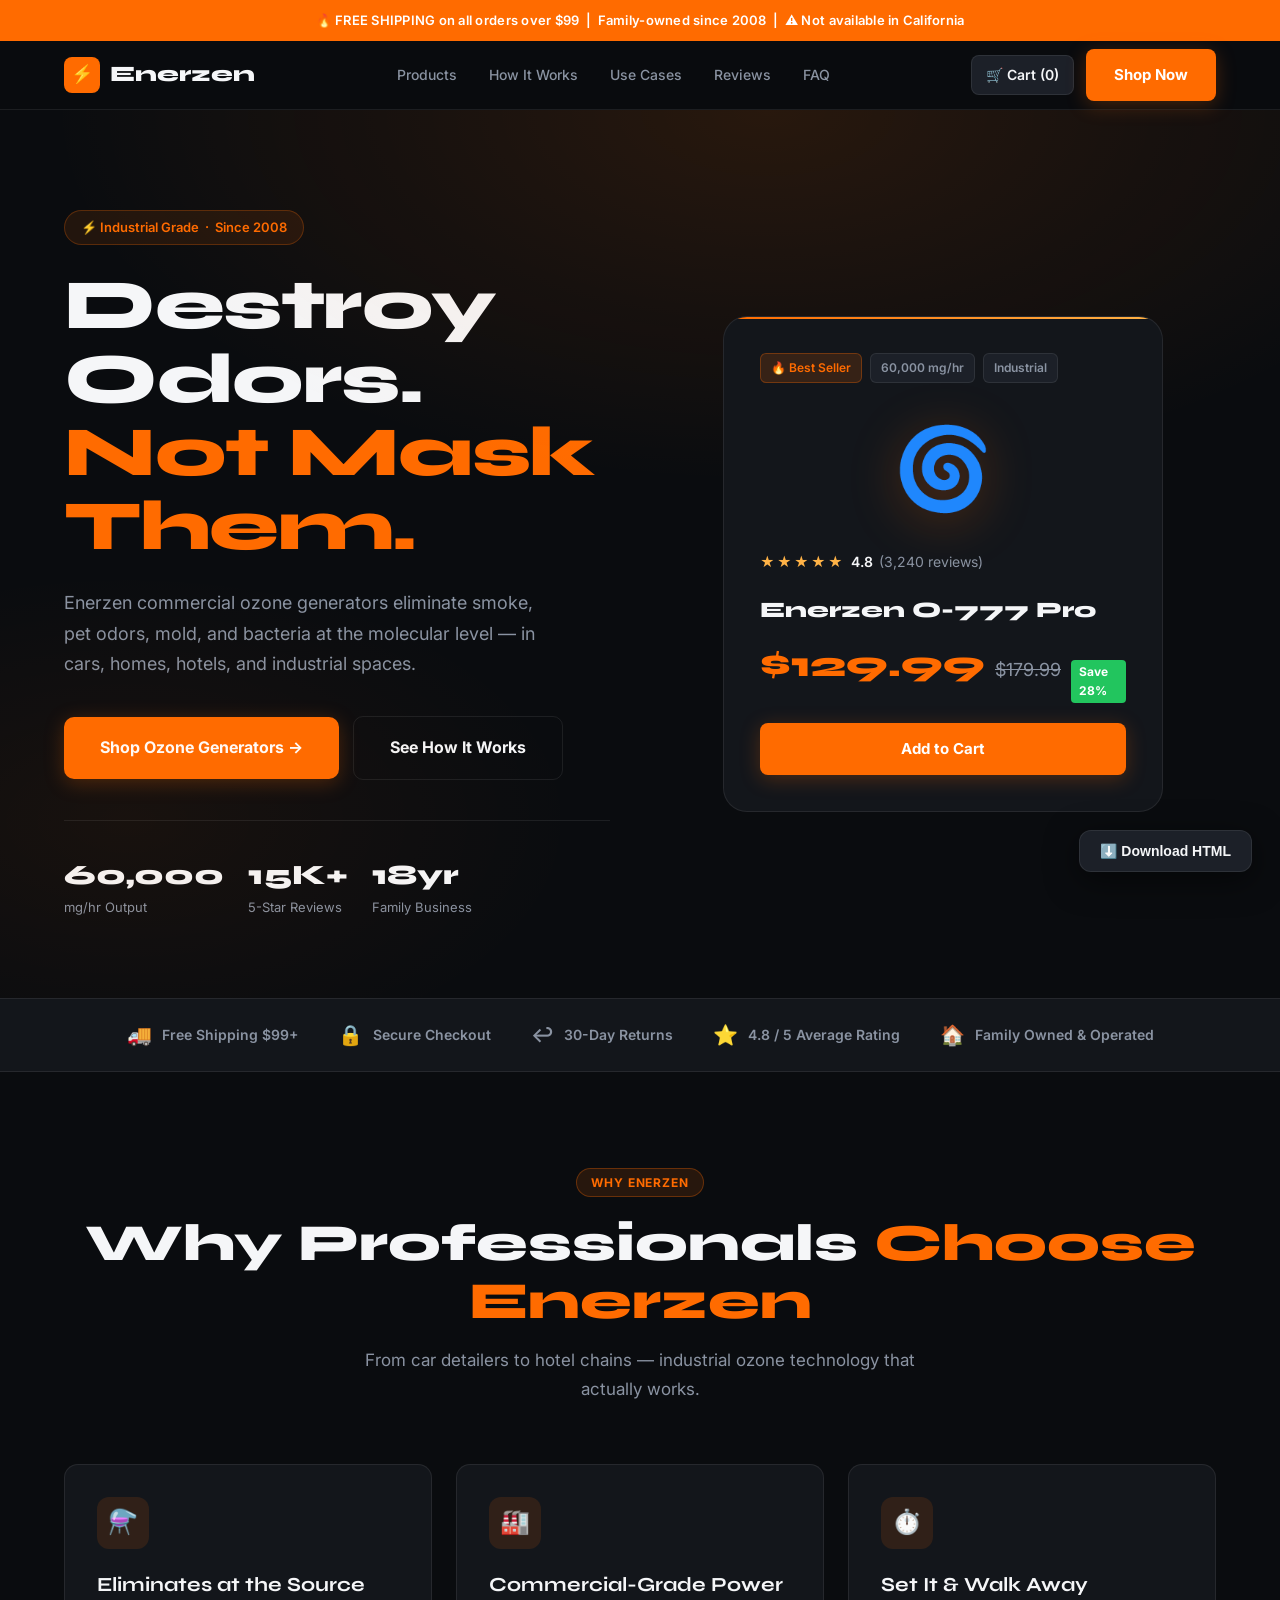
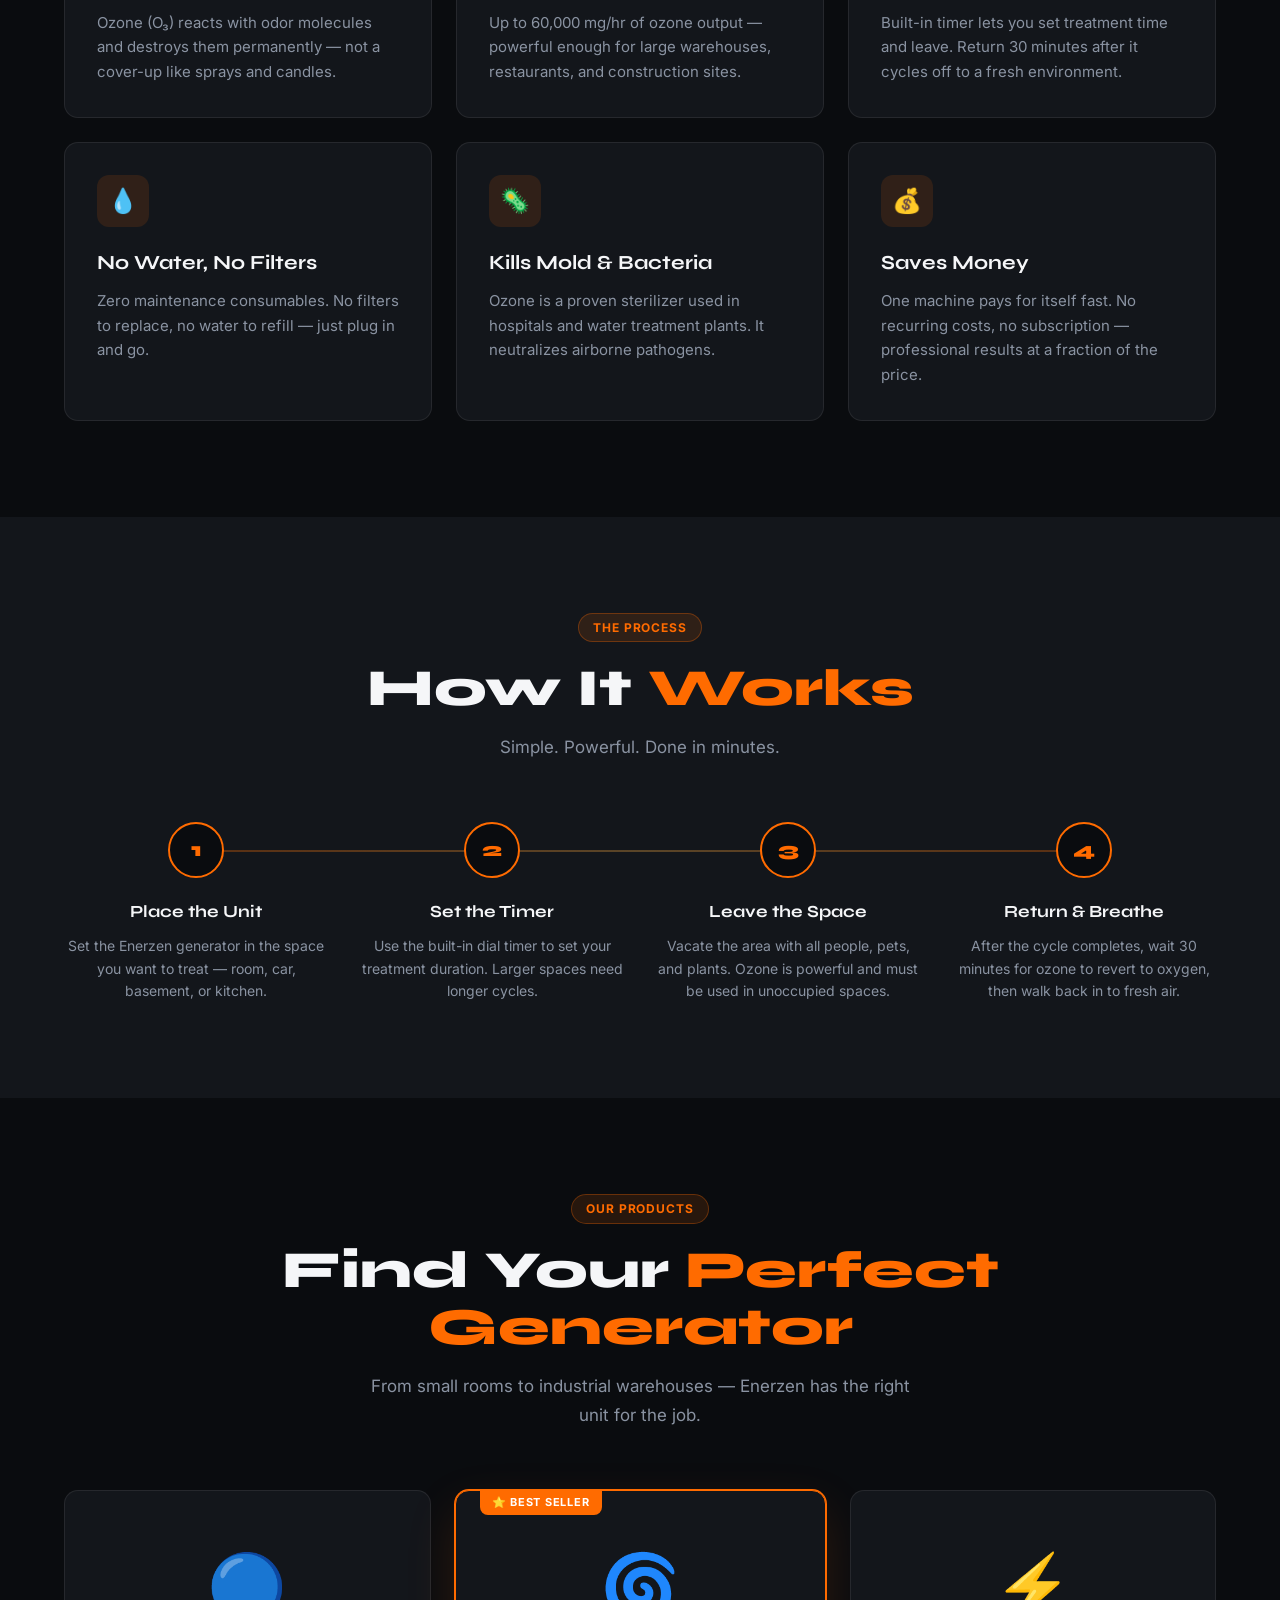
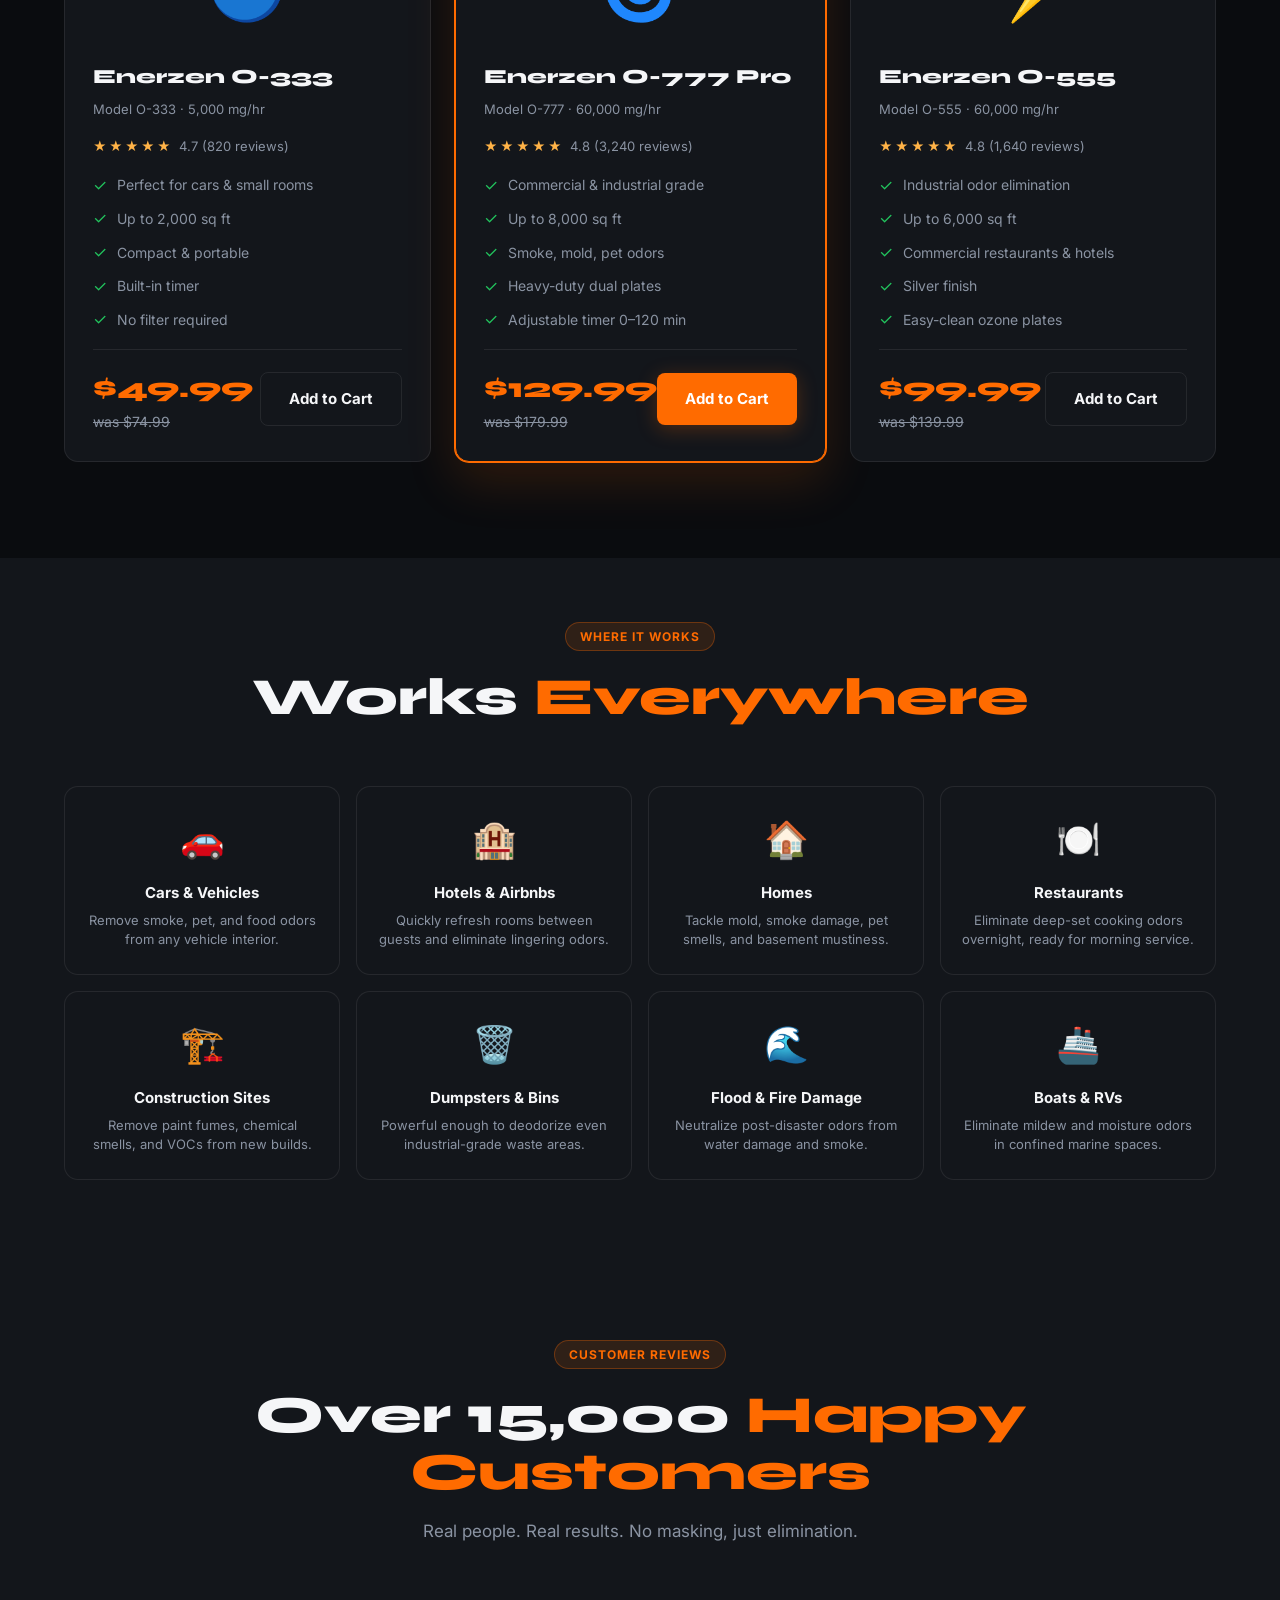
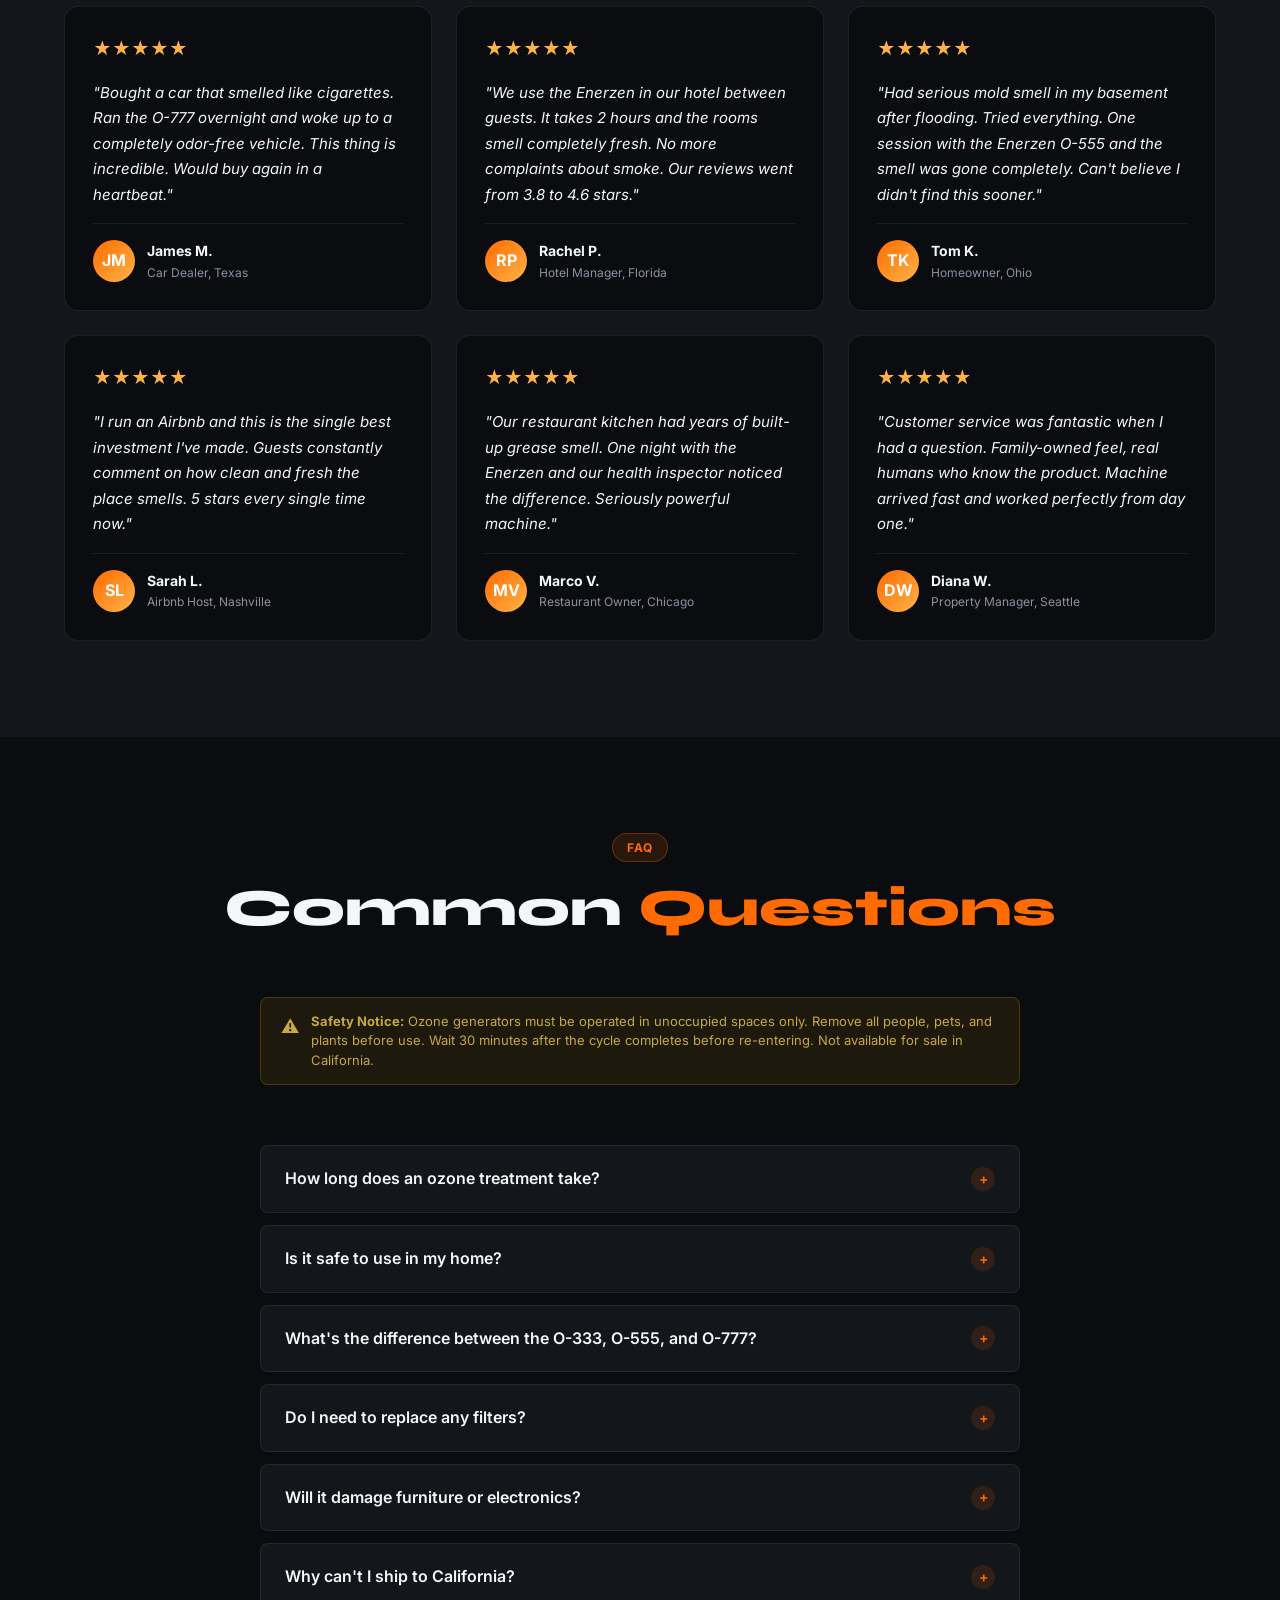
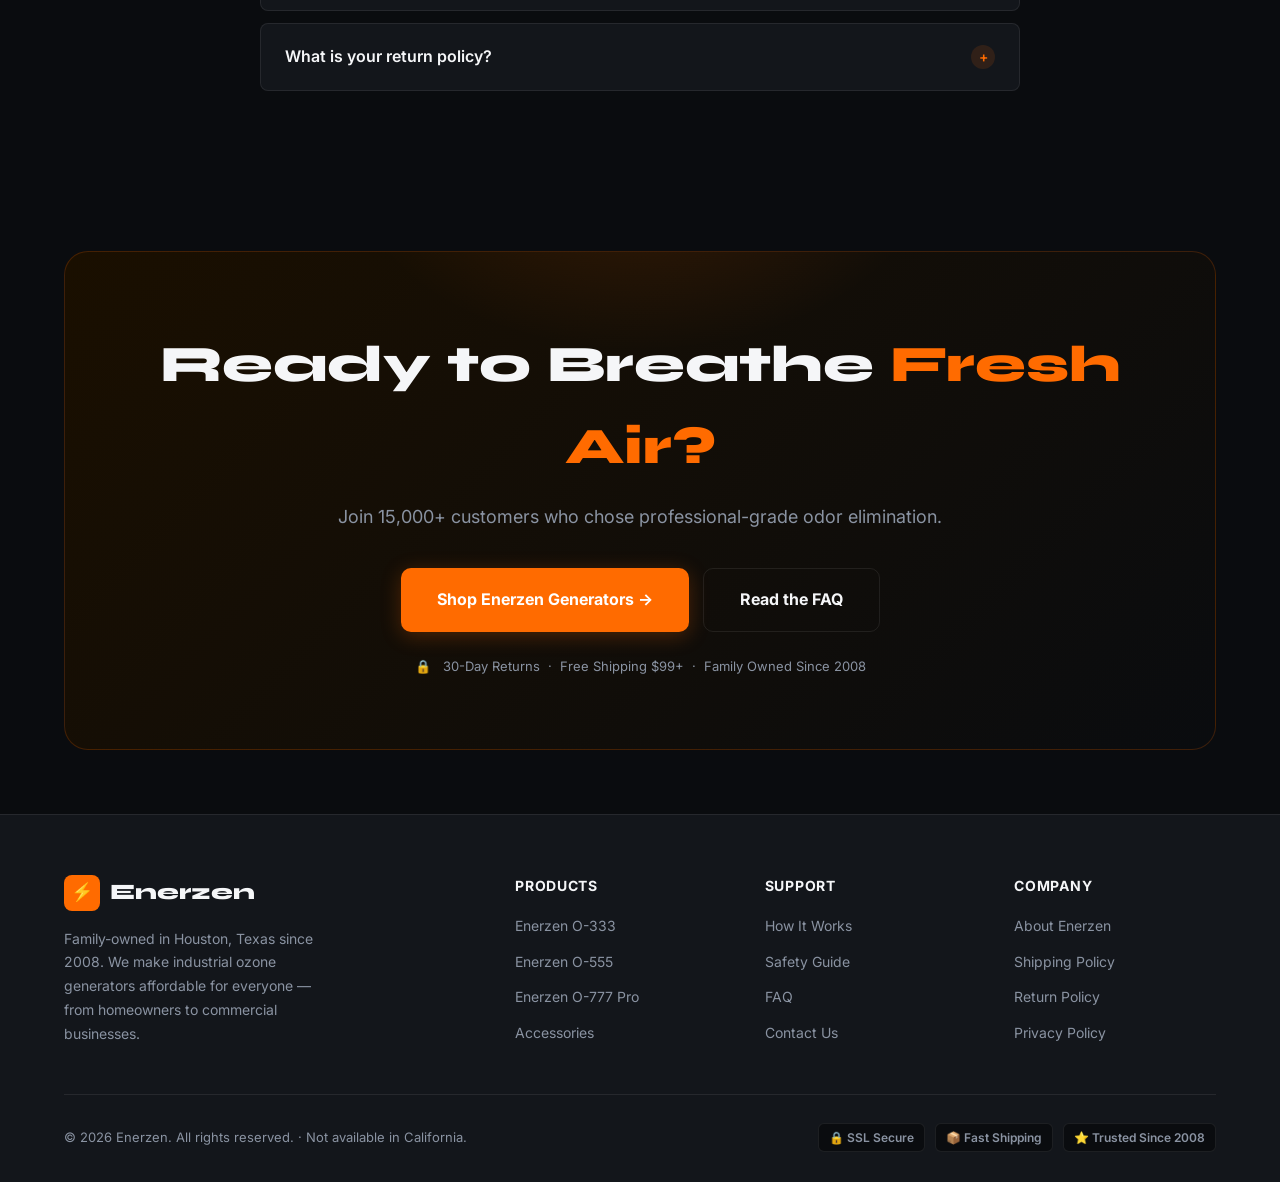
==== index.html @ 4d5728a4 "Add high-converting Enerzen website with download-as-HTML feature Full single-page marketing site fo" ====
<!DOCTYPE html>
<html lang="en">
<head>
  <meta charset="UTF-8" />
  <meta name="viewport" content="width=device-width, initial-scale=1.0" />
  <title>Enerzen | Industrial Ozone Generators & Air Purifiers</title>
  <meta name="description" content="Enerzen commercial ozone generators eliminate odors at the source. Industrial-grade air purification for homes, cars, hotels, and businesses since 2008." />

  <!-- ============================================================
       GOOGLE FONTS — change the font pair here
       ============================================================ -->
  <link rel="preconnect" href="https://fonts.googleapis.com" />
  <link rel="preconnect" href="https://fonts.gstatic.com" crossorigin />
  <link href="https://fonts.googleapis.com/css2?family=Inter:wght@400;500;600;700;800;900&family=Syne:wght@700;800&display=swap" rel="stylesheet" />

  <style>
    /* ============================================================
       CUSTOMIZATION VARIABLES — edit these to change the whole site
       ============================================================ */
    :root {
      /* Brand colors */
      --color-primary:        #FF6B00;   /* main orange */
      --color-primary-dark:   #CC5200;   /* darker shade for hover */
      --color-primary-glow:   rgba(255, 107, 0, 0.25);
      --color-accent:         #FFB347;   /* warm amber accent */
      --color-bg:             #0A0C0F;   /* page background */
      --color-surface:        #13161B;   /* card background */
      --color-surface-2:      #1C2028;   /* elevated card */
      --color-border:         rgba(255,255,255,0.08);
      --color-text:           #F5F6F8;   /* primary text */
      --color-text-muted:     #8A93A2;   /* secondary text */
      --color-success:        #22C55E;

      /* Typography */
      --font-heading:   'Syne', sans-serif;
      --font-body:      'Inter', sans-serif;

      /* Layout */
      --max-width:      1200px;
      --border-radius:  14px;
      --border-radius-sm: 8px;

      /* ---- BRAND TEXT — change these to rebrand ---- */
      --brand-name:     "Enerzen";
      --brand-tagline:  "Industrial Ozone Generators & Air Purifiers";
    }

    /* ============================================================
       RESET & BASE
       ============================================================ */
    *, *::before, *::after { box-sizing: border-box; margin: 0; padding: 0; }
    html { scroll-behavior: smooth; }
    body {
      font-family: var(--font-body);
      background: var(--color-bg);
      color: var(--color-text);
      line-height: 1.6;
      -webkit-font-smoothing: antialiased;
    }
    img { max-width: 100%; height: auto; display: block; }
    a { color: inherit; text-decoration: none; }
    ul { list-style: none; }

    /* ============================================================
       UTILITY
       ============================================================ */
    .container {
      width: 100%;
      max-width: var(--max-width);
      margin: 0 auto;
      padding: 0 24px;
    }
    .section { padding: 96px 0; }
    .section--tight { padding: 64px 0; }
    .tag {
      display: inline-flex;
      align-items: center;
      gap: 6px;
      background: rgba(255,107,0,0.12);
      color: var(--color-primary);
      border: 1px solid rgba(255,107,0,0.3);
      border-radius: 100px;
      font-size: 12px;
      font-weight: 700;
      letter-spacing: .08em;
      text-transform: uppercase;
      padding: 4px 14px;
      margin-bottom: 18px;
    }
    .section-title {
      font-family: var(--font-heading);
      font-size: clamp(32px, 5vw, 52px);
      font-weight: 800;
      line-height: 1.1;
      color: var(--color-text);
      margin-bottom: 16px;
    }
    .section-title span { color: var(--color-primary); }
    .section-subtitle {
      font-size: 17px;
      color: var(--color-text-muted);
      max-width: 560px;
      line-height: 1.7;
    }
    .section-header { text-align: center; margin-bottom: 60px; }
    .section-header .section-subtitle { margin: 0 auto; }
    .btn {
      display: inline-flex;
      align-items: center;
      gap: 8px;
      border: none;
      cursor: pointer;
      font-family: var(--font-body);
      font-weight: 700;
      font-size: 15px;
      border-radius: var(--border-radius-sm);
      padding: 14px 28px;
      transition: all .22s ease;
      text-decoration: none;
      white-space: nowrap;
    }
    .btn-primary {
      background: var(--color-primary);
      color: #fff;
      box-shadow: 0 4px 20px var(--color-primary-glow);
    }
    .btn-primary:hover {
      background: var(--color-primary-dark);
      transform: translateY(-2px);
      box-shadow: 0 8px 30px var(--color-primary-glow);
    }
    .btn-secondary {
      background: transparent;
      color: var(--color-text);
      border: 1px solid var(--color-border);
    }
    .btn-secondary:hover {
      border-color: var(--color-primary);
      color: var(--color-primary);
    }
    .btn-lg { padding: 18px 36px; font-size: 16px; border-radius: 10px; }
    .divider {
      border: none;
      border-top: 1px solid var(--color-border);
      margin: 0;
    }

    /* ============================================================
       ANNOUNCEMENT BAR
       ============================================================ */
    .announcement-bar {
      background: var(--color-primary);
      color: #fff;
      text-align: center;
      padding: 10px 24px;
      font-size: 13px;
      font-weight: 600;
      letter-spacing: .02em;
    }
    /* CUSTOMIZE: Change the announcement text in the HTML below */

    /* ============================================================
       NAVBAR
       ============================================================ */
    .navbar {
      position: sticky;
      top: 0;
      z-index: 100;
      background: rgba(10,12,15,0.85);
      backdrop-filter: blur(16px);
      -webkit-backdrop-filter: blur(16px);
      border-bottom: 1px solid var(--color-border);
    }
    .navbar__inner {
      display: flex;
      align-items: center;
      justify-content: space-between;
      height: 68px;
      gap: 24px;
    }
    .navbar__logo {
      display: flex;
      align-items: center;
      gap: 10px;
      font-family: var(--font-heading);
      font-size: 22px;
      font-weight: 800;
      color: var(--color-text);
    }
    .navbar__logo-icon {
      width: 36px;
      height: 36px;
      background: var(--color-primary);
      border-radius: 8px;
      display: flex;
      align-items: center;
      justify-content: center;
      font-size: 18px;
    }
    .navbar__nav {
      display: flex;
      align-items: center;
      gap: 32px;
    }
    .navbar__nav a {
      font-size: 14px;
      font-weight: 500;
      color: var(--color-text-muted);
      transition: color .2s;
    }
    .navbar__nav a:hover { color: var(--color-text); }
    .navbar__actions { display: flex; align-items: center; gap: 12px; }
    .nav-cart {
      display: flex;
      align-items: center;
      gap: 6px;
      background: var(--color-surface-2);
      border: 1px solid var(--color-border);
      border-radius: 8px;
      padding: 8px 14px;
      font-size: 14px;
      font-weight: 600;
      cursor: pointer;
      transition: all .2s;
    }
    .nav-cart:hover { border-color: var(--color-primary); color: var(--color-primary); }
    .hamburger {
      display: none;
      flex-direction: column;
      gap: 5px;
      cursor: pointer;
      background: none;
      border: none;
      padding: 4px;
    }
    .hamburger span {
      display: block;
      width: 24px;
      height: 2px;
      background: var(--color-text);
      border-radius: 2px;
      transition: all .3s;
    }

    /* ============================================================
       HERO
       ============================================================ */
    .hero {
      position: relative;
      padding: 100px 0 80px;
      overflow: hidden;
    }
    .hero__bg {
      position: absolute;
      inset: 0;
      background:
        radial-gradient(ellipse 80% 60% at 60% 0%, rgba(255,107,0,0.12) 0%, transparent 70%),
        radial-gradient(ellipse 50% 40% at 10% 80%, rgba(255,107,0,0.06) 0%, transparent 70%);
      pointer-events: none;
    }
    .hero__grid {
      display: grid;
      grid-template-columns: 1fr 1fr;
      gap: 60px;
      align-items: center;
    }
    .hero__badge {
      display: inline-flex;
      align-items: center;
      gap: 8px;
      background: rgba(255,107,0,0.1);
      border: 1px solid rgba(255,107,0,0.25);
      border-radius: 100px;
      padding: 6px 16px;
      font-size: 13px;
      font-weight: 600;
      color: var(--color-primary);
      margin-bottom: 24px;
    }
    /* CUSTOMIZE: Edit the hero headline in the HTML */
    .hero__title {
      font-family: var(--font-heading);
      font-size: clamp(40px, 5.5vw, 72px);
      font-weight: 800;
      line-height: 1.05;
      margin-bottom: 24px;
      letter-spacing: -.02em;
    }
    .hero__title .highlight { color: var(--color-primary); }
    .hero__desc {
      font-size: 18px;
      color: var(--color-text-muted);
      line-height: 1.7;
      max-width: 480px;
      margin-bottom: 36px;
    }
    .hero__actions { display: flex; gap: 14px; flex-wrap: wrap; align-items: center; }
    .hero__trust {
      display: flex;
      gap: 24px;
      margin-top: 40px;
      padding-top: 32px;
      border-top: 1px solid var(--color-border);
      flex-wrap: wrap;
    }
    .hero__trust-item {
      display: flex;
      flex-direction: column;
    }
    .hero__trust-num {
      font-family: var(--font-heading);
      font-size: 28px;
      font-weight: 800;
      color: var(--color-text);
    }
    .hero__trust-label {
      font-size: 13px;
      color: var(--color-text-muted);
    }
    .hero__visual {
      position: relative;
      display: flex;
      align-items: center;
      justify-content: center;
    }
    .hero__product-card {
      background: var(--color-surface);
      border: 1px solid var(--color-border);
      border-radius: 24px;
      padding: 36px;
      width: 100%;
      max-width: 440px;
      position: relative;
      overflow: hidden;
    }
    .hero__product-card::before {
      content: '';
      position: absolute;
      top: -1px; left: -1px; right: -1px;
      height: 3px;
      background: linear-gradient(90deg, var(--color-primary), var(--color-accent));
      border-radius: 24px 24px 0 0;
    }
    .product-emoji {
      font-size: 80px;
      text-align: center;
      margin-bottom: 20px;
      filter: drop-shadow(0 8px 24px rgba(255,107,0,0.3));
    }
    .product-badge-row {
      display: flex;
      gap: 8px;
      flex-wrap: wrap;
      margin-bottom: 20px;
    }
    .product-badge {
      background: var(--color-surface-2);
      border: 1px solid var(--color-border);
      border-radius: 6px;
      padding: 4px 10px;
      font-size: 12px;
      font-weight: 600;
      color: var(--color-text-muted);
    }
    .product-badge.hot {
      background: rgba(255,107,0,0.15);
      border-color: rgba(255,107,0,0.3);
      color: var(--color-primary);
    }
    .hero__product-name {
      font-family: var(--font-heading);
      font-size: 22px;
      font-weight: 800;
      margin-bottom: 8px;
    }
    .hero__product-price {
      display: flex;
      align-items: baseline;
      gap: 10px;
      margin-bottom: 20px;
    }
    .price-current {
      font-size: 36px;
      font-weight: 800;
      color: var(--color-primary);
      font-family: var(--font-heading);
    }
    .price-was {
      font-size: 18px;
      color: var(--color-text-muted);
      text-decoration: line-through;
    }
    .price-save {
      background: var(--color-success);
      color: #fff;
      font-size: 12px;
      font-weight: 700;
      padding: 2px 8px;
      border-radius: 4px;
    }
    .hero__stars {
      display: flex;
      align-items: center;
      gap: 6px;
      margin-bottom: 20px;
      font-size: 14px;
      color: var(--color-text-muted);
    }
    .stars { color: #FFB347; letter-spacing: 2px; }
    .rating-count { font-weight: 600; color: var(--color-text); }

    /* ============================================================
       SOCIAL PROOF STRIP
       ============================================================ */
    .proof-strip {
      background: var(--color-surface);
      border-top: 1px solid var(--color-border);
      border-bottom: 1px solid var(--color-border);
      padding: 20px 0;
    }
    .proof-strip__inner {
      display: flex;
      align-items: center;
      justify-content: center;
      gap: 40px;
      flex-wrap: wrap;
    }
    .proof-item {
      display: flex;
      align-items: center;
      gap: 10px;
      font-size: 14px;
      font-weight: 600;
      color: var(--color-text-muted);
    }
    .proof-item .icon {
      font-size: 20px;
    }

    /* ============================================================
       BENEFITS
       ============================================================ */
    .benefits__grid {
      display: grid;
      grid-template-columns: repeat(3, 1fr);
      gap: 24px;
    }
    .benefit-card {
      background: var(--color-surface);
      border: 1px solid var(--color-border);
      border-radius: var(--border-radius);
      padding: 32px;
      transition: border-color .25s, transform .25s;
    }
    .benefit-card:hover {
      border-color: rgba(255,107,0,0.4);
      transform: translateY(-4px);
    }
    .benefit-icon {
      width: 52px;
      height: 52px;
      background: rgba(255,107,0,0.12);
      border-radius: 12px;
      display: flex;
      align-items: center;
      justify-content: center;
      font-size: 24px;
      margin-bottom: 20px;
    }
    .benefit-card h3 {
      font-family: var(--font-heading);
      font-size: 20px;
      font-weight: 700;
      margin-bottom: 10px;
    }
    .benefit-card p {
      font-size: 15px;
      color: var(--color-text-muted);
      line-height: 1.65;
    }

    /* ============================================================
       HOW IT WORKS
       ============================================================ */
    .how-it-works { background: var(--color-surface); }
    .steps {
      display: grid;
      grid-template-columns: repeat(4, 1fr);
      gap: 32px;
      position: relative;
    }
    .steps::before {
      content: '';
      position: absolute;
      top: 28px;
      left: 12%;
      right: 12%;
      height: 2px;
      background: linear-gradient(90deg, var(--color-primary), var(--color-accent), var(--color-primary));
      opacity: .3;
    }
    .step {
      text-align: center;
      position: relative;
    }
    .step__num {
      width: 56px;
      height: 56px;
      background: var(--color-bg);
      border: 2px solid var(--color-primary);
      border-radius: 50%;
      display: flex;
      align-items: center;
      justify-content: center;
      font-family: var(--font-heading);
      font-size: 20px;
      font-weight: 800;
      color: var(--color-primary);
      margin: 0 auto 20px;
      position: relative;
      z-index: 1;
    }
    .step h3 {
      font-family: var(--font-heading);
      font-size: 17px;
      font-weight: 700;
      margin-bottom: 10px;
    }
    .step p {
      font-size: 14px;
      color: var(--color-text-muted);
      line-height: 1.6;
    }

    /* ============================================================
       PRODUCTS
       ============================================================ */
    .products__grid {
      display: grid;
      grid-template-columns: repeat(3, 1fr);
      gap: 24px;
    }
    .product-card {
      background: var(--color-surface);
      border: 1px solid var(--color-border);
      border-radius: var(--border-radius);
      padding: 28px;
      display: flex;
      flex-direction: column;
      gap: 16px;
      transition: border-color .25s, transform .25s, box-shadow .25s;
      position: relative;
    }
    .product-card:hover {
      border-color: rgba(255,107,0,0.5);
      transform: translateY(-6px);
      box-shadow: 0 20px 60px rgba(0,0,0,0.4);
    }
    .product-card--featured {
      border-color: var(--color-primary);
      box-shadow: 0 0 0 1px var(--color-primary), 0 20px 50px rgba(255,107,0,0.15);
    }
    .product-card__best-seller {
      position: absolute;
      top: -1px;
      left: 24px;
      background: var(--color-primary);
      color: #fff;
      font-size: 11px;
      font-weight: 700;
      letter-spacing: .07em;
      text-transform: uppercase;
      padding: 4px 12px;
      border-radius: 0 0 8px 8px;
    }
    .product-card__emoji {
      font-size: 64px;
      text-align: center;
      padding: 16px 0 8px;
    }
    .product-card__name {
      font-family: var(--font-heading);
      font-size: 20px;
      font-weight: 800;
    }
    .product-card__model {
      font-size: 13px;
      color: var(--color-text-muted);
      margin-top: -10px;
    }
    .product-card__rating {
      display: flex;
      align-items: center;
      gap: 6px;
      font-size: 13px;
      color: var(--color-text-muted);
    }
    .product-card__features {
      display: flex;
      flex-direction: column;
      gap: 8px;
    }
    .feature-row {
      display: flex;
      align-items: center;
      gap: 10px;
      font-size: 14px;
      color: var(--color-text-muted);
    }
    .feature-row .check {
      color: var(--color-success);
      font-size: 16px;
      flex-shrink: 0;
    }
    .product-card__footer {
      margin-top: auto;
      display: flex;
      align-items: center;
      justify-content: space-between;
      padding-top: 16px;
      border-top: 1px solid var(--color-border);
    }
    .product-card__price {
      font-family: var(--font-heading);
      font-size: 28px;
      font-weight: 800;
      color: var(--color-primary);
    }
    .product-card__was {
      font-size: 14px;
      color: var(--color-text-muted);
      text-decoration: line-through;
    }

    /* ============================================================
       USE CASES
       ============================================================ */
    .use-cases__grid {
      display: grid;
      grid-template-columns: repeat(4, 1fr);
      gap: 16px;
    }
    .use-case {
      background: var(--color-surface);
      border: 1px solid var(--color-border);
      border-radius: var(--border-radius);
      padding: 24px 20px;
      text-align: center;
      transition: border-color .25s, transform .25s;
    }
    .use-case:hover {
      border-color: rgba(255,107,0,0.4);
      transform: translateY(-3px);
    }
    .use-case__icon { font-size: 36px; margin-bottom: 12px; }
    .use-case h3 {
      font-size: 15px;
      font-weight: 700;
      margin-bottom: 6px;
    }
    .use-case p {
      font-size: 13px;
      color: var(--color-text-muted);
      line-height: 1.5;
    }

    /* ============================================================
       TESTIMONIALS
       ============================================================ */
    .testimonials { background: var(--color-surface); }
    .testimonials__grid {
      display: grid;
      grid-template-columns: repeat(3, 1fr);
      gap: 24px;
    }
    .testimonial-card {
      background: var(--color-bg);
      border: 1px solid var(--color-border);
      border-radius: var(--border-radius);
      padding: 28px;
      display: flex;
      flex-direction: column;
      gap: 16px;
      transition: border-color .25s;
    }
    .testimonial-card:hover { border-color: rgba(255,107,0,0.3); }
    .testimonial-stars { color: #FFB347; font-size: 18px; }
    .testimonial-text {
      font-size: 15px;
      color: var(--color-text);
      line-height: 1.7;
      font-style: italic;
    }
    .testimonial-author {
      display: flex;
      align-items: center;
      gap: 12px;
      margin-top: auto;
      padding-top: 16px;
      border-top: 1px solid var(--color-border);
    }
    .author-avatar {
      width: 42px;
      height: 42px;
      border-radius: 50%;
      background: linear-gradient(135deg, var(--color-primary), var(--color-accent));
      display: flex;
      align-items: center;
      justify-content: center;
      font-weight: 700;
      font-size: 16px;
      color: #fff;
      flex-shrink: 0;
    }
    .author-name {
      font-weight: 700;
      font-size: 14px;
    }
    .author-title {
      font-size: 12px;
      color: var(--color-text-muted);
    }

    /* ============================================================
       FAQ
       ============================================================ */
    .faq__list {
      max-width: 760px;
      margin: 0 auto;
      display: flex;
      flex-direction: column;
      gap: 12px;
    }
    .faq-item {
      background: var(--color-surface);
      border: 1px solid var(--color-border);
      border-radius: var(--border-radius-sm);
      overflow: hidden;
    }
    .faq-question {
      display: flex;
      align-items: center;
      justify-content: space-between;
      gap: 16px;
      padding: 20px 24px;
      cursor: pointer;
      font-weight: 600;
      font-size: 16px;
      user-select: none;
      transition: color .2s;
    }
    .faq-question:hover { color: var(--color-primary); }
    .faq-icon {
      flex-shrink: 0;
      width: 24px;
      height: 24px;
      background: rgba(255,107,0,0.12);
      border-radius: 50%;
      display: flex;
      align-items: center;
      justify-content: center;
      font-size: 14px;
      color: var(--color-primary);
      transition: transform .3s;
    }
    .faq-item.open .faq-icon { transform: rotate(45deg); }
    .faq-answer {
      max-height: 0;
      overflow: hidden;
      transition: max-height .35s ease, padding .35s ease;
      font-size: 15px;
      color: var(--color-text-muted);
      line-height: 1.7;
    }
    .faq-item.open .faq-answer {
      max-height: 300px;
      padding: 0 24px 24px;
    }

    /* ============================================================
       CTA BANNER
       ============================================================ */
    .cta-banner {
      background: linear-gradient(135deg, #1a0f00 0%, #0A0C0F 100%);
      border: 1px solid rgba(255,107,0,0.2);
      border-radius: 24px;
      padding: 72px 60px;
      text-align: center;
      position: relative;
      overflow: hidden;
    }
    .cta-banner::before {
      content: '';
      position: absolute;
      top: -60%;
      left: 50%;
      transform: translateX(-50%);
      width: 600px;
      height: 400px;
      background: radial-gradient(ellipse, rgba(255,107,0,0.15) 0%, transparent 70%);
      pointer-events: none;
    }
    .cta-banner h2 {
      font-family: var(--font-heading);
      font-size: clamp(32px, 4vw, 52px);
      font-weight: 800;
      margin-bottom: 16px;
      position: relative;
    }
    .cta-banner p {
      font-size: 18px;
      color: var(--color-text-muted);
      margin-bottom: 36px;
      position: relative;
    }
    .cta-banner__actions {
      display: flex;
      gap: 14px;
      justify-content: center;
      flex-wrap: wrap;
      position: relative;
    }
    .cta-guarantee {
      margin-top: 24px;
      font-size: 13px;
      color: var(--color-text-muted);
      display: flex;
      align-items: center;
      justify-content: center;
      gap: 6px;
    }

    /* ============================================================
       FOOTER
       ============================================================ */
    .footer {
      background: var(--color-surface);
      border-top: 1px solid var(--color-border);
      padding: 60px 0 30px;
    }
    .footer__grid {
      display: grid;
      grid-template-columns: 2fr 1fr 1fr 1fr;
      gap: 48px;
      margin-bottom: 48px;
    }
    .footer__brand p {
      font-size: 14px;
      color: var(--color-text-muted);
      margin-top: 16px;
      line-height: 1.7;
      max-width: 280px;
    }
    .footer__col h4 {
      font-weight: 700;
      font-size: 14px;
      letter-spacing: .05em;
      text-transform: uppercase;
      color: var(--color-text);
      margin-bottom: 16px;
    }
    .footer__col ul {
      display: flex;
      flex-direction: column;
      gap: 10px;
    }
    .footer__col ul li a {
      font-size: 14px;
      color: var(--color-text-muted);
      transition: color .2s;
    }
    .footer__col ul li a:hover { color: var(--color-primary); }
    .footer__bottom {
      padding-top: 28px;
      border-top: 1px solid var(--color-border);
      display: flex;
      align-items: center;
      justify-content: space-between;
      font-size: 13px;
      color: var(--color-text-muted);
      flex-wrap: wrap;
      gap: 12px;
    }
    .footer__badges {
      display: flex;
      gap: 10px;
      flex-wrap: wrap;
    }
    .footer__badge {
      background: var(--color-bg);
      border: 1px solid var(--color-border);
      border-radius: 6px;
      padding: 4px 10px;
      font-size: 12px;
      font-weight: 600;
      color: var(--color-text-muted);
    }

    /* ============================================================
       WARNING BAR
       ============================================================ */
    .warning-bar {
      background: rgba(255,180,0,0.08);
      border: 1px solid rgba(255,180,0,0.2);
      border-radius: var(--border-radius-sm);
      padding: 14px 20px;
      display: flex;
      align-items: flex-start;
      gap: 12px;
      font-size: 13px;
      color: #c8a840;
      line-height: 1.5;
      max-width: 760px;
      margin: 0 auto 60px;
    }
    .warning-bar .warn-icon { font-size: 18px; flex-shrink: 0; margin-top: 1px; }

    /* ============================================================
       DOWNLOAD BUTTON (floating)
       ============================================================ */
    .download-fab {
      position: fixed;
      bottom: 28px;
      right: 28px;
      z-index: 999;
      background: var(--color-surface-2);
      border: 1px solid var(--color-border);
      border-radius: 12px;
      padding: 12px 20px;
      display: flex;
      align-items: center;
      gap: 8px;
      font-size: 14px;
      font-weight: 700;
      color: var(--color-text);
      cursor: pointer;
      box-shadow: 0 8px 32px rgba(0,0,0,0.5);
      transition: all .2s;
    }
    .download-fab:hover {
      background: var(--color-primary);
      border-color: var(--color-primary);
      transform: translateY(-2px);
      box-shadow: 0 12px 40px rgba(255,107,0,0.3);
    }

    /* ============================================================
       RESPONSIVE
       ============================================================ */
    @media (max-width: 1024px) {
      .products__grid { grid-template-columns: repeat(2, 1fr); }
      .benefits__grid { grid-template-columns: repeat(2, 1fr); }
      .testimonials__grid { grid-template-columns: repeat(2, 1fr); }
      .use-cases__grid { grid-template-columns: repeat(2, 1fr); }
      .footer__grid { grid-template-columns: 1fr 1fr; }
      .steps { grid-template-columns: repeat(2, 1fr); }
      .steps::before { display: none; }
    }
    @media (max-width: 768px) {
      .hero__grid { grid-template-columns: 1fr; }
      .hero__visual { display: none; }
      .products__grid { grid-template-columns: 1fr; }
      .benefits__grid { grid-template-columns: 1fr; }
      .testimonials__grid { grid-template-columns: 1fr; }
      .use-cases__grid { grid-template-columns: repeat(2, 1fr); }
      .footer__grid { grid-template-columns: 1fr; }
      .steps { grid-template-columns: 1fr; }
      .navbar__nav { display: none; }
      .hamburger { display: flex; }
      .cta-banner { padding: 48px 24px; }
      .proof-strip__inner { gap: 20px; }
      .section { padding: 64px 0; }
    }
    @media (max-width: 480px) {
      .use-cases__grid { grid-template-columns: 1fr; }
      .download-fab { bottom: 16px; right: 16px; padding: 10px 16px; font-size: 13px; }
    }
  </style>
</head>
<body>

  <!-- ============================================================
       ANNOUNCEMENT BAR — CUSTOMIZE: change the promo text here
       ============================================================ -->
  <div class="announcement-bar">
    🔥 FREE SHIPPING on all orders over $99 &nbsp;|&nbsp; Family-owned since 2008 &nbsp;|&nbsp; ⚠️ Not available in California
  </div>

  <!-- ============================================================
       NAVBAR — CUSTOMIZE: update links and brand name
       ============================================================ -->
  <nav class="navbar">
    <div class="container">
      <div class="navbar__inner">
        <a href="#" class="navbar__logo">
          <div class="navbar__logo-icon">⚡</div>
          Enerzen
        </a>
        <div class="navbar__nav">
          <a href="#products">Products</a>
          <a href="#how-it-works">How It Works</a>
          <a href="#uses">Use Cases</a>
          <a href="#reviews">Reviews</a>
          <a href="#faq">FAQ</a>
        </div>
        <div class="navbar__actions">
          <div class="nav-cart">🛒 Cart (0)</div>
          <a href="#products" class="btn btn-primary">Shop Now</a>
          <button class="hamburger" aria-label="Menu">
            <span></span><span></span><span></span>
          </button>
        </div>
      </div>
    </div>
  </nav>

  <!-- ============================================================
       HERO — CUSTOMIZE: headline, subheadline, CTA text, product info
       ============================================================ -->
  <section class="hero">
    <div class="hero__bg"></div>
    <div class="container">
      <div class="hero__grid">
        <div class="hero__content">
          <div class="hero__badge">
            ⚡ Industrial Grade &nbsp;·&nbsp; Since 2008
          </div>
          <h1 class="hero__title">
            Destroy Odors.<br />
            <span class="highlight">Not Mask Them.</span>
          </h1>
          <p class="hero__desc">
            Enerzen commercial ozone generators eliminate smoke, pet odors, mold, and
            bacteria at the molecular level — in cars, homes, hotels, and industrial spaces.
          </p>
          <div class="hero__actions">
            <a href="#products" class="btn btn-primary btn-lg">Shop Ozone Generators →</a>
            <a href="#how-it-works" class="btn btn-secondary btn-lg">See How It Works</a>
          </div>
          <div class="hero__trust">
            <div class="hero__trust-item">
              <span class="hero__trust-num">60,000</span>
              <span class="hero__trust-label">mg/hr Output</span>
            </div>
            <div class="hero__trust-item">
              <span class="hero__trust-num">15K+</span>
              <span class="hero__trust-label">5-Star Reviews</span>
            </div>
            <div class="hero__trust-item">
              <span class="hero__trust-num">18yr</span>
              <span class="hero__trust-label">Family Business</span>
            </div>
          </div>
        </div>

        <!-- Hero Product Preview Card -->
        <div class="hero__visual">
          <div class="hero__product-card">
            <div class="product-badge-row">
              <span class="product-badge hot">🔥 Best Seller</span>
              <span class="product-badge">60,000 mg/hr</span>
              <span class="product-badge">Industrial</span>
            </div>
            <div class="product-emoji">🌀</div>
            <div class="hero__stars">
              <span class="stars">★★★★★</span>
              <span class="rating-count">4.8</span>
              <span>(3,240 reviews)</span>
            </div>
            <div class="hero__product-name">Enerzen O-777 Pro</div>
            <div class="hero__product-price">
              <span class="price-current">$129.99</span>
              <span class="price-was">$179.99</span>
              <span class="price-save">Save 28%</span>
            </div>
            <a href="#products" class="btn btn-primary" style="width:100%;justify-content:center;">
              Add to Cart
            </a>
          </div>
        </div>
      </div>
    </div>
  </section>

  <!-- Social Proof Strip -->
  <div class="proof-strip">
    <div class="container">
      <div class="proof-strip__inner">
        <div class="proof-item"><span class="icon">🚚</span> Free Shipping $99+</div>
        <div class="proof-item"><span class="icon">🔒</span> Secure Checkout</div>
        <div class="proof-item"><span class="icon">↩️</span> 30-Day Returns</div>
        <div class="proof-item"><span class="icon">⭐</span> 4.8 / 5 Average Rating</div>
        <div class="proof-item"><span class="icon">🏠</span> Family Owned &amp; Operated</div>
      </div>
    </div>
  </div>

  <!-- ============================================================
       BENEFITS — CUSTOMIZE: icons, titles, descriptions
       ============================================================ -->
  <section class="section" id="benefits">
    <div class="container">
      <div class="section-header">
        <div class="tag">Why Enerzen</div>
        <h2 class="section-title">Why Professionals <span>Choose Enerzen</span></h2>
        <p class="section-subtitle">
          From car detailers to hotel chains — industrial ozone technology that actually works.
        </p>
      </div>
      <div class="benefits__grid">
        <!-- CUSTOMIZE: benefit cards -->
        <div class="benefit-card">
          <div class="benefit-icon">⚗️</div>
          <h3>Eliminates at the Source</h3>
          <p>Ozone (O₃) reacts with odor molecules and destroys them permanently — not a cover-up like sprays and candles.</p>
        </div>
        <div class="benefit-card">
          <div class="benefit-icon">🏭</div>
          <h3>Commercial-Grade Power</h3>
          <p>Up to 60,000 mg/hr of ozone output — powerful enough for large warehouses, restaurants, and construction sites.</p>
        </div>
        <div class="benefit-card">
          <div class="benefit-icon">⏱️</div>
          <h3>Set It &amp; Walk Away</h3>
          <p>Built-in timer lets you set treatment time and leave. Return 30 minutes after it cycles off to a fresh environment.</p>
        </div>
        <div class="benefit-card">
          <div class="benefit-icon">💧</div>
          <h3>No Water, No Filters</h3>
          <p>Zero maintenance consumables. No filters to replace, no water to refill — just plug in and go.</p>
        </div>
        <div class="benefit-card">
          <div class="benefit-icon">🦠</div>
          <h3>Kills Mold &amp; Bacteria</h3>
          <p>Ozone is a proven sterilizer used in hospitals and water treatment plants. It neutralizes airborne pathogens.</p>
        </div>
        <div class="benefit-card">
          <div class="benefit-icon">💰</div>
          <h3>Saves Money</h3>
          <p>One machine pays for itself fast. No recurring costs, no subscription — professional results at a fraction of the price.</p>
        </div>
      </div>
    </div>
  </section>

  <!-- ============================================================
       HOW IT WORKS — CUSTOMIZE: steps
       ============================================================ -->
  <section class="section how-it-works" id="how-it-works">
    <div class="container">
      <div class="section-header">
        <div class="tag">The Process</div>
        <h2 class="section-title">How It <span>Works</span></h2>
        <p class="section-subtitle">
          Simple. Powerful. Done in minutes.
        </p>
      </div>
      <div class="steps">
        <div class="step">
          <div class="step__num">1</div>
          <h3>Place the Unit</h3>
          <p>Set the Enerzen generator in the space you want to treat — room, car, basement, or kitchen.</p>
        </div>
        <div class="step">
          <div class="step__num">2</div>
          <h3>Set the Timer</h3>
          <p>Use the built-in dial timer to set your treatment duration. Larger spaces need longer cycles.</p>
        </div>
        <div class="step">
          <div class="step__num">3</div>
          <h3>Leave the Space</h3>
          <p>Vacate the area with all people, pets, and plants. Ozone is powerful and must be used in unoccupied spaces.</p>
        </div>
        <div class="step">
          <div class="step__num">4</div>
          <h3>Return &amp; Breathe</h3>
          <p>After the cycle completes, wait 30 minutes for ozone to revert to oxygen, then walk back in to fresh air.</p>
        </div>
      </div>
    </div>
  </section>

  <!-- ============================================================
       PRODUCTS — CUSTOMIZE: product names, models, prices, features
       ============================================================ -->
  <section class="section" id="products">
    <div class="container">
      <div class="section-header">
        <div class="tag">Our Products</div>
        <h2 class="section-title">Find Your <span>Perfect Generator</span></h2>
        <p class="section-subtitle">
          From small rooms to industrial warehouses — Enerzen has the right unit for the job.
        </p>
      </div>
      <div class="products__grid">

        <!-- PRODUCT CARD 1 — CUSTOMIZE -->
        <div class="product-card">
          <div class="product-card__emoji">🔵</div>
          <div class="product-card__name">Enerzen O-333</div>
          <div class="product-card__model">Model O-333 · 5,000 mg/hr</div>
          <div class="product-card__rating">
            <span class="stars">★★★★★</span>
            <span>4.7 (820 reviews)</span>
          </div>
          <div class="product-card__features">
            <div class="feature-row"><span class="check">✓</span> Perfect for cars &amp; small rooms</div>
            <div class="feature-row"><span class="check">✓</span> Up to 2,000 sq ft</div>
            <div class="feature-row"><span class="check">✓</span> Compact &amp; portable</div>
            <div class="feature-row"><span class="check">✓</span> Built-in timer</div>
            <div class="feature-row"><span class="check">✓</span> No filter required</div>
          </div>
          <div class="product-card__footer">
            <div>
              <div class="product-card__price">$49.99</div>
              <div class="product-card__was">was $74.99</div>
            </div>
            <a href="#" class="btn btn-secondary">Add to Cart</a>
          </div>
        </div>

        <!-- PRODUCT CARD 2 — FEATURED — CUSTOMIZE -->
        <div class="product-card product-card--featured">
          <div class="product-card__best-seller">⭐ Best Seller</div>
          <div class="product-card__emoji">🌀</div>
          <div class="product-card__name">Enerzen O-777 Pro</div>
          <div class="product-card__model">Model O-777 · 60,000 mg/hr</div>
          <div class="product-card__rating">
            <span class="stars">★★★★★</span>
            <span>4.8 (3,240 reviews)</span>
          </div>
          <div class="product-card__features">
            <div class="feature-row"><span class="check">✓</span> Commercial &amp; industrial grade</div>
            <div class="feature-row"><span class="check">✓</span> Up to 8,000 sq ft</div>
            <div class="feature-row"><span class="check">✓</span> Smoke, mold, pet odors</div>
            <div class="feature-row"><span class="check">✓</span> Heavy-duty dual plates</div>
            <div class="feature-row"><span class="check">✓</span> Adjustable timer 0–120 min</div>
          </div>
          <div class="product-card__footer">
            <div>
              <div class="product-card__price">$129.99</div>
              <div class="product-card__was">was $179.99</div>
            </div>
            <a href="#" class="btn btn-primary">Add to Cart</a>
          </div>
        </div>

        <!-- PRODUCT CARD 3 — CUSTOMIZE -->
        <div class="product-card">
          <div class="product-card__emoji">⚡</div>
          <div class="product-card__name">Enerzen O-555</div>
          <div class="product-card__model">Model O-555 · 60,000 mg/hr</div>
          <div class="product-card__rating">
            <span class="stars">★★★★★</span>
            <span>4.8 (1,640 reviews)</span>
          </div>
          <div class="product-card__features">
            <div class="feature-row"><span class="check">✓</span> Industrial odor elimination</div>
            <div class="feature-row"><span class="check">✓</span> Up to 6,000 sq ft</div>
            <div class="feature-row"><span class="check">✓</span> Commercial restaurants &amp; hotels</div>
            <div class="feature-row"><span class="check">✓</span> Silver finish</div>
            <div class="feature-row"><span class="check">✓</span> Easy-clean ozone plates</div>
          </div>
          <div class="product-card__footer">
            <div>
              <div class="product-card__price">$99.99</div>
              <div class="product-card__was">was $139.99</div>
            </div>
            <a href="#" class="btn btn-secondary">Add to Cart</a>
          </div>
        </div>

      </div>
    </div>
  </section>

  <!-- ============================================================
       USE CASES — CUSTOMIZE: icons, titles, descriptions
       ============================================================ -->
  <section class="section--tight" id="uses" style="background:var(--color-surface)">
    <div class="container">
      <div class="section-header">
        <div class="tag">Where It Works</div>
        <h2 class="section-title">Works <span>Everywhere</span></h2>
      </div>
      <div class="use-cases__grid">
        <div class="use-case"><div class="use-case__icon">🚗</div><h3>Cars &amp; Vehicles</h3><p>Remove smoke, pet, and food odors from any vehicle interior.</p></div>
        <div class="use-case"><div class="use-case__icon">🏨</div><h3>Hotels &amp; Airbnbs</h3><p>Quickly refresh rooms between guests and eliminate lingering odors.</p></div>
        <div class="use-case"><div class="use-case__icon">🏠</div><h3>Homes</h3><p>Tackle mold, smoke damage, pet smells, and basement mustiness.</p></div>
        <div class="use-case"><div class="use-case__icon">🍽️</div><h3>Restaurants</h3><p>Eliminate deep-set cooking odors overnight, ready for morning service.</p></div>
        <div class="use-case"><div class="use-case__icon">🏗️</div><h3>Construction Sites</h3><p>Remove paint fumes, chemical smells, and VOCs from new builds.</p></div>
        <div class="use-case"><div class="use-case__icon">🗑️</div><h3>Dumpsters &amp; Bins</h3><p>Powerful enough to deodorize even industrial-grade waste areas.</p></div>
        <div class="use-case"><div class="use-case__icon">🌊</div><h3>Flood &amp; Fire Damage</h3><p>Neutralize post-disaster odors from water damage and smoke.</p></div>
        <div class="use-case"><div class="use-case__icon">🚢</div><h3>Boats &amp; RVs</h3><p>Eliminate mildew and moisture odors in confined marine spaces.</p></div>
      </div>
    </div>
  </section>

  <!-- ============================================================
       TESTIMONIALS — CUSTOMIZE: review text, name, title
       ============================================================ -->
  <section class="section testimonials" id="reviews">
    <div class="container">
      <div class="section-header">
        <div class="tag">Customer Reviews</div>
        <h2 class="section-title">Over 15,000 <span>Happy Customers</span></h2>
        <p class="section-subtitle">Real people. Real results. No masking, just elimination.</p>
      </div>
      <div class="testimonials__grid">

        <div class="testimonial-card">
          <div class="testimonial-stars">★★★★★</div>
          <p class="testimonial-text">"Bought a car that smelled like cigarettes. Ran the O-777 overnight and woke up to a completely odor-free vehicle. This thing is incredible. Would buy again in a heartbeat."</p>
          <div class="testimonial-author">
            <div class="author-avatar">JM</div>
            <div>
              <div class="author-name">James M.</div>
              <div class="author-title">Car Dealer, Texas</div>
            </div>
          </div>
        </div>

        <div class="testimonial-card">
          <div class="testimonial-stars">★★★★★</div>
          <p class="testimonial-text">"We use the Enerzen in our hotel between guests. It takes 2 hours and the rooms smell completely fresh. No more complaints about smoke. Our reviews went from 3.8 to 4.6 stars."</p>
          <div class="testimonial-author">
            <div class="author-avatar">RP</div>
            <div>
              <div class="author-name">Rachel P.</div>
              <div class="author-title">Hotel Manager, Florida</div>
            </div>
          </div>
        </div>

        <div class="testimonial-card">
          <div class="testimonial-stars">★★★★★</div>
          <p class="testimonial-text">"Had serious mold smell in my basement after flooding. Tried everything. One session with the Enerzen O-555 and the smell was gone completely. Can't believe I didn't find this sooner."</p>
          <div class="testimonial-author">
            <div class="author-avatar">TK</div>
            <div>
              <div class="author-name">Tom K.</div>
              <div class="author-title">Homeowner, Ohio</div>
            </div>
          </div>
        </div>

        <div class="testimonial-card">
          <div class="testimonial-stars">★★★★★</div>
          <p class="testimonial-text">"I run an Airbnb and this is the single best investment I've made. Guests constantly comment on how clean and fresh the place smells. 5 stars every single time now."</p>
          <div class="testimonial-author">
            <div class="author-avatar">SL</div>
            <div>
              <div class="author-name">Sarah L.</div>
              <div class="author-title">Airbnb Host, Nashville</div>
            </div>
          </div>
        </div>

        <div class="testimonial-card">
          <div class="testimonial-stars">★★★★★</div>
          <p class="testimonial-text">"Our restaurant kitchen had years of built-up grease smell. One night with the Enerzen and our health inspector noticed the difference. Seriously powerful machine."</p>
          <div class="testimonial-author">
            <div class="author-avatar">MV</div>
            <div>
              <div class="author-name">Marco V.</div>
              <div class="author-title">Restaurant Owner, Chicago</div>
            </div>
          </div>
        </div>

        <div class="testimonial-card">
          <div class="testimonial-stars">★★★★★</div>
          <p class="testimonial-text">"Customer service was fantastic when I had a question. Family-owned feel, real humans who know the product. Machine arrived fast and worked perfectly from day one."</p>
          <div class="testimonial-author">
            <div class="author-avatar">DW</div>
            <div>
              <div class="author-name">Diana W.</div>
              <div class="author-title">Property Manager, Seattle</div>
            </div>
          </div>
        </div>

      </div>
    </div>
  </section>

  <!-- ============================================================
       FAQ — CUSTOMIZE: questions and answers
       ============================================================ -->
  <section class="section" id="faq">
    <div class="container">
      <div class="section-header">
        <div class="tag">FAQ</div>
        <h2 class="section-title">Common <span>Questions</span></h2>
      </div>

      <div class="warning-bar">
        <span class="warn-icon">⚠️</span>
        <span><strong>Safety Notice:</strong> Ozone generators must be operated in unoccupied spaces only. Remove all people, pets, and plants before use. Wait 30 minutes after the cycle completes before re-entering. Not available for sale in California.</span>
      </div>

      <div class="faq__list">

        <div class="faq-item">
          <div class="faq-question">How long does an ozone treatment take? <span class="faq-icon">+</span></div>
          <div class="faq-answer">Treatment time varies by space size and odor severity. Light odors in a medium room (500 sq ft) take 1–2 hours. Severe odors like smoke damage may require 4–8 hours or multiple sessions. Always start with shorter sessions and increase as needed.</div>
        </div>

        <div class="faq-item">
          <div class="faq-question">Is it safe to use in my home? <span class="faq-icon">+</span></div>
          <div class="faq-answer">Yes — when used correctly. The key rule is that no people, pets, or plants can be in the space during operation. Ozone reverts to normal oxygen within 30 minutes after the generator shuts off. It's completely safe to re-enter the space after that window.</div>
        </div>

        <div class="faq-item">
          <div class="faq-question">What's the difference between the O-333, O-555, and O-777? <span class="faq-icon">+</span></div>
          <div class="faq-answer">The key difference is ozone output and effective coverage area. The O-333 (5,000 mg/hr) is ideal for cars and small rooms up to 2,000 sq ft. The O-555 and O-777 both produce 60,000 mg/hr and are suited for commercial and industrial spaces up to 6,000–8,000+ sq ft.</div>
        </div>

        <div class="faq-item">
          <div class="faq-question">Do I need to replace any filters? <span class="faq-icon">+</span></div>
          <div class="faq-answer">No filters required, ever. Enerzen generators use ozone plates that can be periodically wiped clean with a damp cloth. There are no consumables to buy and no ongoing maintenance costs.</div>
        </div>

        <div class="faq-item">
          <div class="faq-question">Will it damage furniture or electronics? <span class="faq-icon">+</span></div>
          <div class="faq-answer">At normal treatment levels ozone doesn't damage most household materials. However, avoid running extremely long cycles in spaces with sensitive rubber, certain fabrics, or exposed metal. Follow the usage guidelines for your specific space size.</div>
        </div>

        <div class="faq-item">
          <div class="faq-question">Why can't I ship to California? <span class="faq-icon">+</span></div>
          <div class="faq-answer">California Air Resources Board (CARB) regulations prohibit the sale of certain ozone-generating devices in California. This applies to all ozone generators regardless of brand.</div>
        </div>

        <div class="faq-item">
          <div class="faq-question">What is your return policy? <span class="faq-icon">+</span></div>
          <div class="faq-answer">We offer a 30-day return policy on all products. If you're not completely satisfied, contact our team and we'll make it right. We've been family-owned since 2008 and stand behind every unit we sell.</div>
        </div>

      </div>
    </div>
  </section>

  <!-- ============================================================
       CTA BANNER — CUSTOMIZE: headline, CTA text
       ============================================================ -->
  <section class="section--tight">
    <div class="container">
      <div class="cta-banner">
        <h2>Ready to Breathe <span style="color:var(--color-primary)">Fresh Air?</span></h2>
        <p>Join 15,000+ customers who chose professional-grade odor elimination.</p>
        <div class="cta-banner__actions">
          <a href="#products" class="btn btn-primary btn-lg">Shop Enerzen Generators →</a>
          <a href="#faq" class="btn btn-secondary btn-lg">Read the FAQ</a>
        </div>
        <div class="cta-guarantee">
          🔒 &nbsp; 30-Day Returns &nbsp;·&nbsp; Free Shipping $99+ &nbsp;·&nbsp; Family Owned Since 2008
        </div>
      </div>
    </div>
  </section>

  <!-- ============================================================
       FOOTER — CUSTOMIZE: links, address, social links
       ============================================================ -->
  <footer class="footer">
    <div class="container">
      <div class="footer__grid">
        <div class="footer__brand">
          <div class="navbar__logo">
            <div class="navbar__logo-icon">⚡</div>
            Enerzen
          </div>
          <p>Family-owned in Houston, Texas since 2008. We make industrial ozone generators affordable for everyone — from homeowners to commercial businesses.</p>
        </div>
        <div class="footer__col">
          <h4>Products</h4>
          <ul>
            <li><a href="#">Enerzen O-333</a></li>
            <li><a href="#">Enerzen O-555</a></li>
            <li><a href="#">Enerzen O-777 Pro</a></li>
            <li><a href="#">Accessories</a></li>
          </ul>
        </div>
        <div class="footer__col">
          <h4>Support</h4>
          <ul>
            <li><a href="#">How It Works</a></li>
            <li><a href="#">Safety Guide</a></li>
            <li><a href="#">FAQ</a></li>
            <li><a href="#">Contact Us</a></li>
          </ul>
        </div>
        <div class="footer__col">
          <h4>Company</h4>
          <ul>
            <li><a href="#">About Enerzen</a></li>
            <li><a href="#">Shipping Policy</a></li>
            <li><a href="#">Return Policy</a></li>
            <li><a href="#">Privacy Policy</a></li>
          </ul>
        </div>
      </div>
      <div class="footer__bottom">
        <span>© 2026 Enerzen. All rights reserved. · Not available in California.</span>
        <div class="footer__badges">
          <span class="footer__badge">🔒 SSL Secure</span>
          <span class="footer__badge">📦 Fast Shipping</span>
          <span class="footer__badge">⭐ Trusted Since 2008</span>
        </div>
      </div>
    </div>
  </footer>

  <!-- ============================================================
       FLOATING DOWNLOAD BUTTON
       ============================================================ -->
  <button class="download-fab" onclick="downloadPage()" title="Download this page as HTML">
    ⬇️ Download HTML
  </button>

  <!-- ============================================================
       JAVASCRIPT
       ============================================================ -->
  <script>
    /* ---------- FAQ accordion ---------- */
    document.querySelectorAll('.faq-question').forEach(btn => {
      btn.addEventListener('click', () => {
        const item = btn.closest('.faq-item');
        const isOpen = item.classList.contains('open');
        document.querySelectorAll('.faq-item').forEach(i => i.classList.remove('open'));
        if (!isOpen) item.classList.add('open');
      });
    });

    /* ---------- Mobile hamburger ---------- */
    const hamburger = document.querySelector('.hamburger');
    const navLinks = document.querySelector('.navbar__nav');
    hamburger?.addEventListener('click', () => {
      const open = navLinks.style.display === 'flex';
      navLinks.style.display = open ? '' : 'flex';
      navLinks.style.flexDirection = 'column';
      navLinks.style.position = 'absolute';
      navLinks.style.top = '68px';
      navLinks.style.left = '0';
      navLinks.style.right = '0';
      navLinks.style.background = 'var(--color-bg)';
      navLinks.style.padding = '20px 24px';
      navLinks.style.borderBottom = '1px solid var(--color-border)';
      if (open) navLinks.removeAttribute('style');
    });

    /* ---------- Smooth scroll offset for sticky nav ---------- */
    document.querySelectorAll('a[href^="#"]').forEach(a => {
      a.addEventListener('click', e => {
        const target = document.querySelector(a.getAttribute('href'));
        if (!target) return;
        e.preventDefault();
        const top = target.getBoundingClientRect().top + window.scrollY - 80;
        window.scrollTo({ top, behavior: 'smooth' });
      });
    });

    /* ---------- Download as HTML ---------- */
    function downloadPage() {
      const html = '<!DOCTYPE html>\n' + document.documentElement.outerHTML;
      const blob = new Blob([html], { type: 'text/html' });
      const url  = URL.createObjectURL(blob);
      const a    = document.createElement('a');
      a.href     = url;
      a.download = 'enerzen-website.html';
      document.body.appendChild(a);
      a.click();
      document.body.removeChild(a);
      URL.revokeObjectURL(url);
    }

    /* ---------- Scroll-in animation ---------- */
    const observer = new IntersectionObserver((entries) => {
      entries.forEach(e => {
        if (e.isIntersecting) {
          e.target.style.opacity = '1';
          e.target.style.transform = 'translateY(0)';
        }
      });
    }, { threshold: 0.1 });

    document.querySelectorAll('.benefit-card, .product-card, .testimonial-card, .use-case, .step').forEach(el => {
      el.style.opacity = '0';
      el.style.transform = 'translateY(24px)';
      el.style.transition = 'opacity .5s ease, transform .5s ease';
      observer.observe(el);
    });
  </script>
</body>
</html>
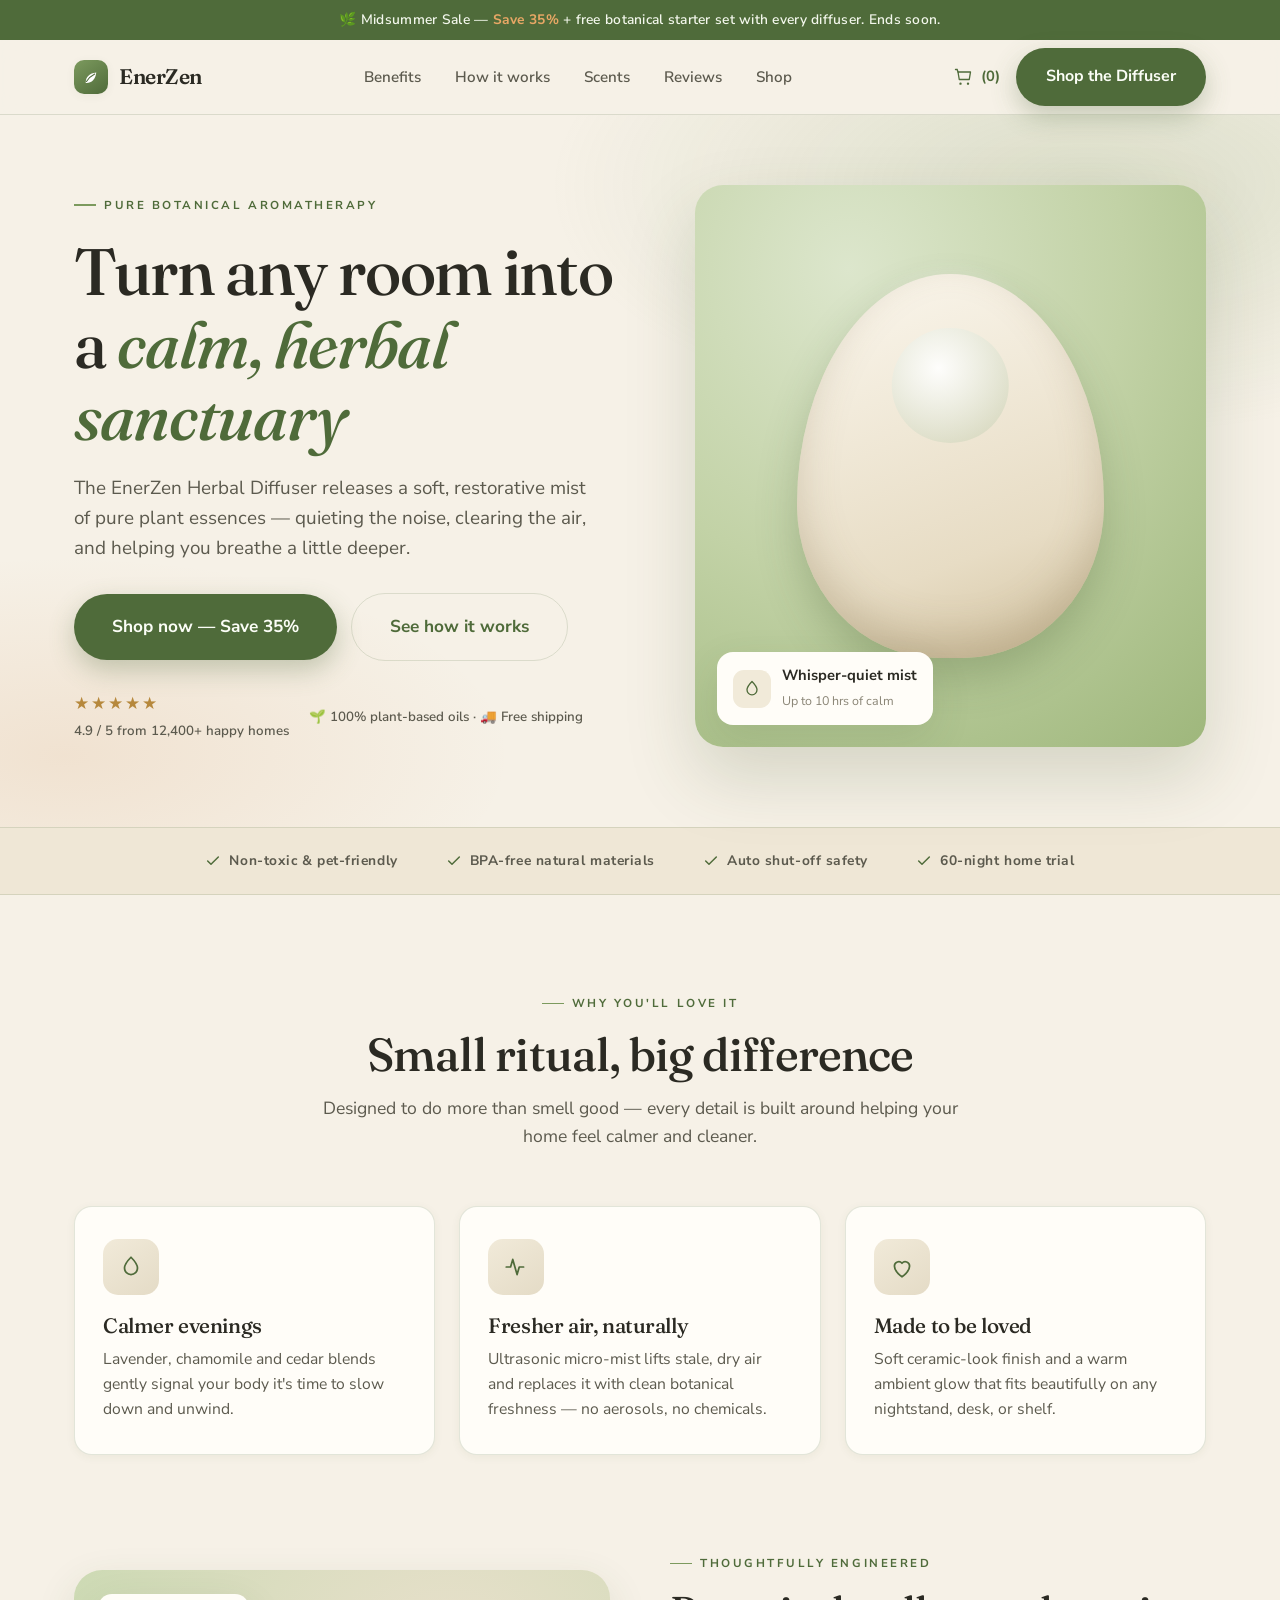
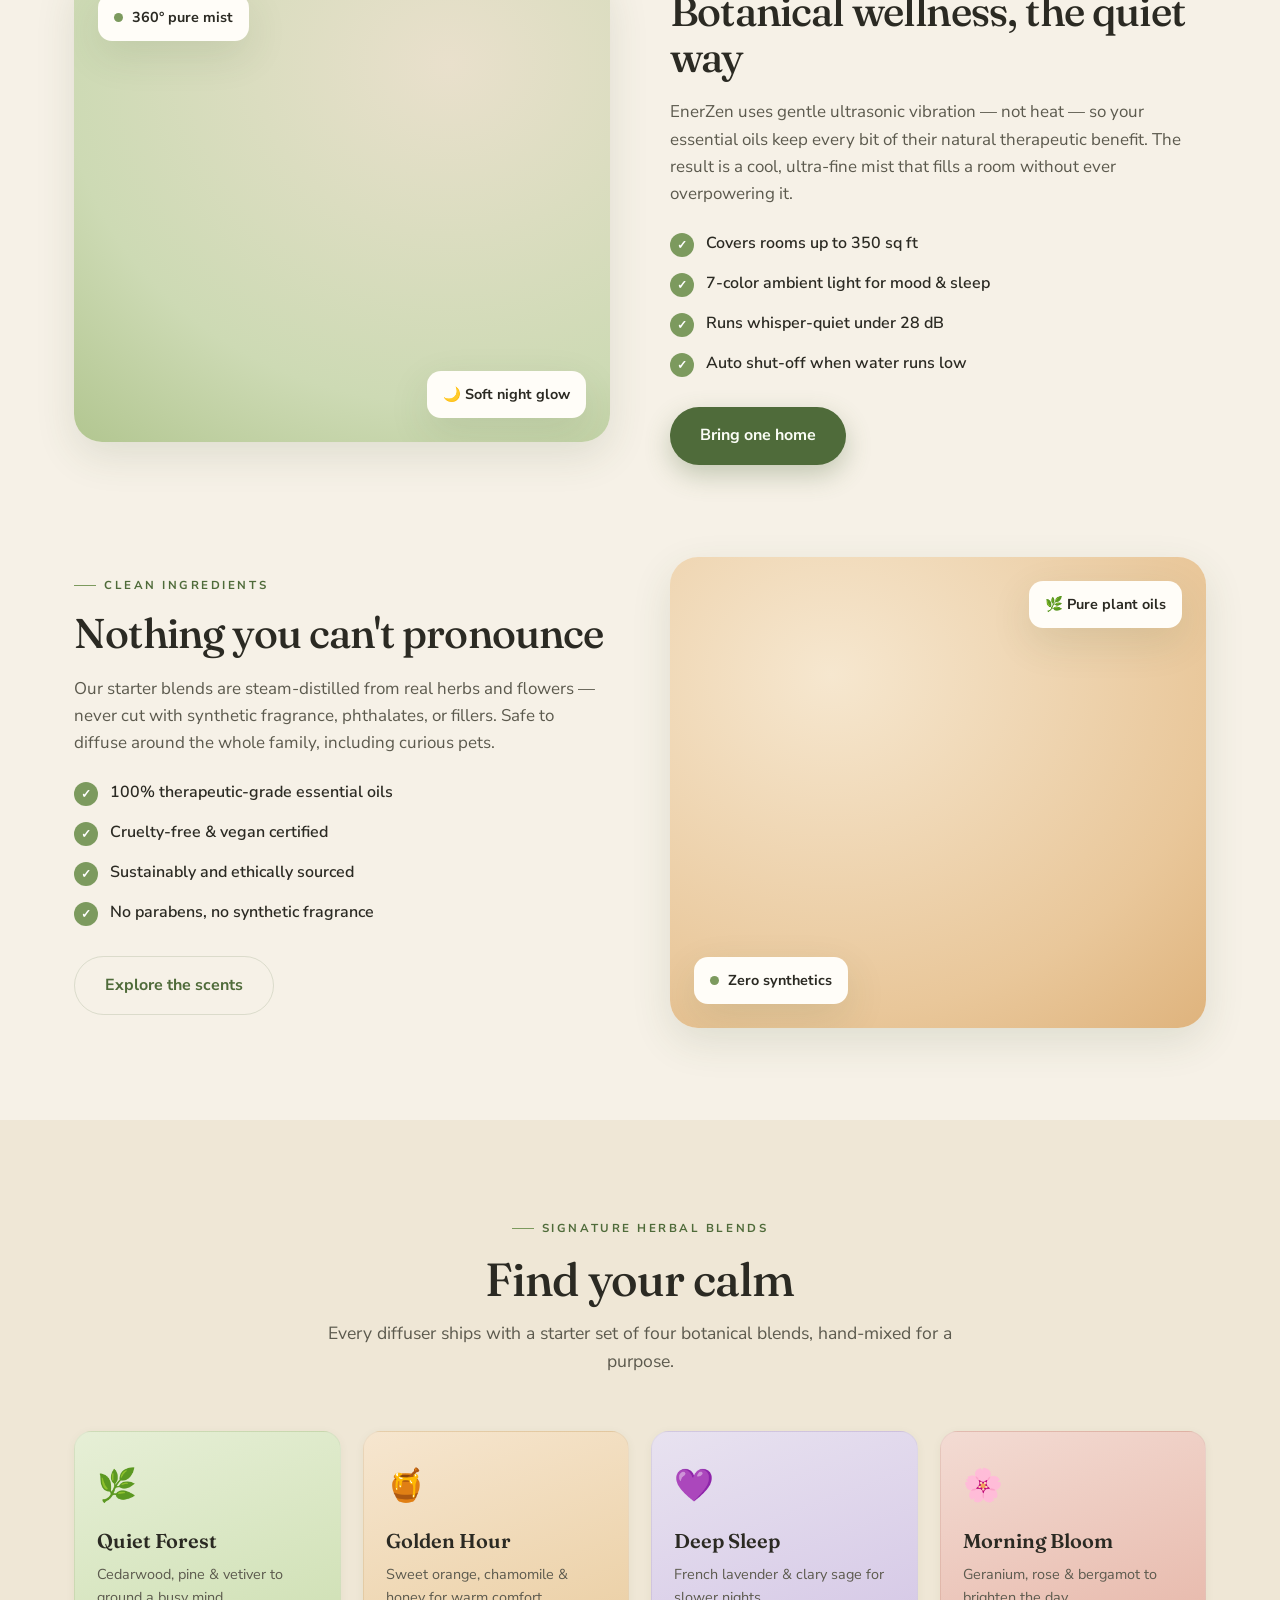
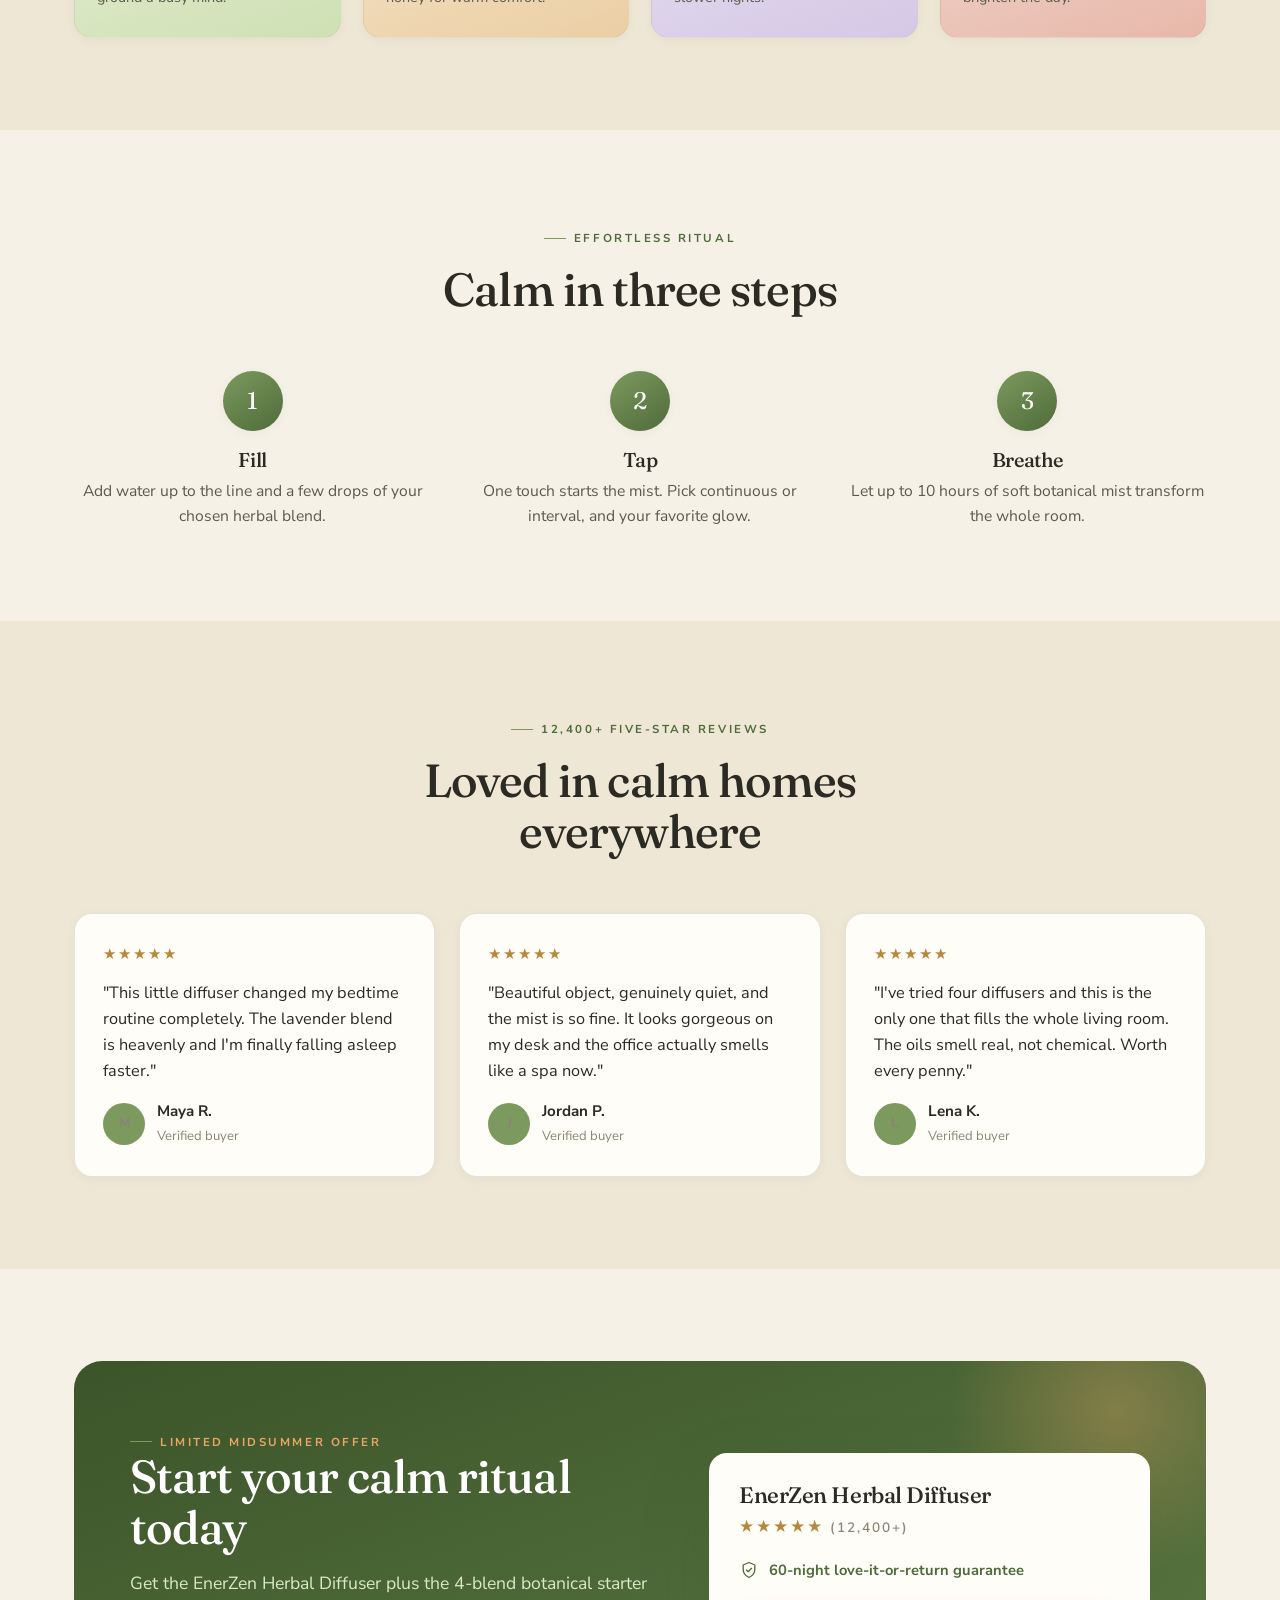
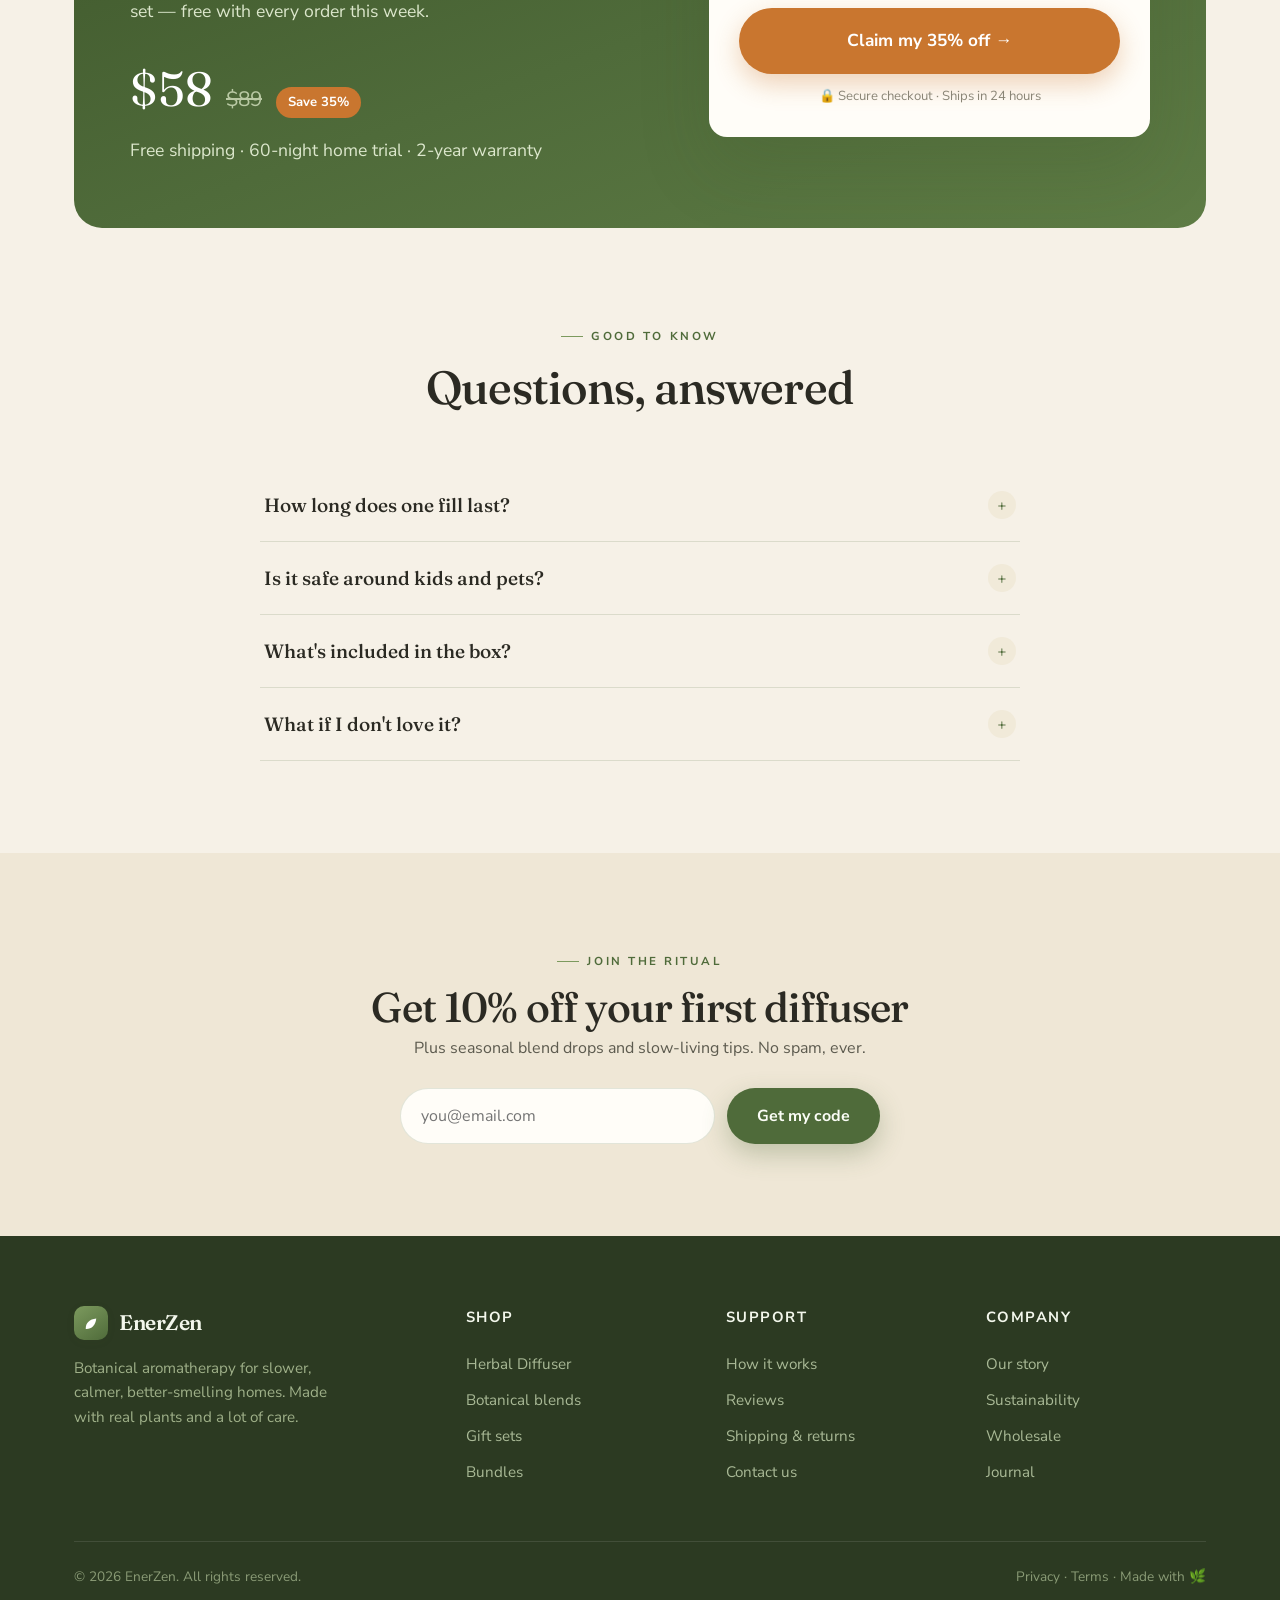
==== commit 8abd8870: "Build warm green natural EnerZen Herbal Diffuser homepage and product page Co-Authored-By: Claude Op" ====
--- a/index.html
+++ b/index.html
@@ -3,1593 +3,675 @@
 <head>
   <meta charset="UTF-8" />
   <meta name="viewport" content="width=device-width, initial-scale=1.0" />
-  <title>Enerzen | Industrial Ozone Generators & Air Purifiers</title>
-  <meta name="description" content="Enerzen commercial ozone generators eliminate odors at the source. Industrial-grade air purification for homes, cars, hotels, and businesses since 2008." />
-
-  <!-- ============================================================
-       GOOGLE FONTS — change the font pair here
-       ============================================================ -->
+  <title>EnerZen Herbal Diffuser | Natural Aromatherapy for a Calmer Home</title>
+  <meta name="description" content="The EnerZen Herbal Diffuser blends pure botanical essences into a soft, restorative mist. Ultrasonic, whisper-quiet, and crafted from natural materials to bring calm to any room." />
+
   <link rel="preconnect" href="https://fonts.googleapis.com" />
   <link rel="preconnect" href="https://fonts.gstatic.com" crossorigin />
-  <link href="https://fonts.googleapis.com/css2?family=Inter:wght@400;500;600;700;800;900&family=Syne:wght@700;800&display=swap" rel="stylesheet" />
+  <link href="https://fonts.googleapis.com/css2?family=Fraunces:ital,opsz,wght@0,9..144,400;0,9..144,500;0,9..144,600;1,9..144,400&family=Nunito+Sans:wght@400;500;600;700;800&display=swap" rel="stylesheet" />
 
   <style>
     /* ============================================================
-       CUSTOMIZATION VARIABLES — edit these to change the whole site
+       CUSTOMIZATION VARIABLES — warm green natural palette
        ============================================================ */
     :root {
-      /* Brand colors */
-      --color-primary:        #FF6B00;   /* main orange */
-      --color-primary-dark:   #CC5200;   /* darker shade for hover */
-      --color-primary-glow:   rgba(255, 107, 0, 0.25);
-      --color-accent:         #FFB347;   /* warm amber accent */
-      --color-bg:             #0A0C0F;   /* page background */
-      --color-surface:        #13161B;   /* card background */
-      --color-surface-2:      #1C2028;   /* elevated card */
-      --color-border:         rgba(255,255,255,0.08);
-      --color-text:           #F5F6F8;   /* primary text */
-      --color-text-muted:     #8A93A2;   /* secondary text */
-      --color-success:        #22C55E;
-
-      /* Typography */
-      --font-heading:   'Syne', sans-serif;
-      --font-body:      'Inter', sans-serif;
-
-      /* Layout */
-      --max-width:      1200px;
-      --border-radius:  14px;
-      --border-radius-sm: 8px;
-
-      /* ---- BRAND TEXT — change these to rebrand ---- */
-      --brand-name:     "Enerzen";
-      --brand-tagline:  "Industrial Ozone Generators & Air Purifiers";
-    }
-
-    /* ============================================================
-       RESET & BASE
-       ============================================================ */
-    *, *::before, *::after { box-sizing: border-box; margin: 0; padding: 0; }
+      --color-primary:        #4F6B3A;   /* deep herb green */
+      --color-primary-dark:   #3C5429;   /* hover / pressed */
+      --color-primary-soft:   #7C9A5E;   /* lighter green */
+      --color-accent:         #C9762F;   /* warm terracotta */
+      --color-accent-soft:    #E8A765;   /* soft amber */
+      --color-gold:           #B6883C;   /* honey gold */
+
+      --color-bg:             #F6F1E7;   /* warm cream */
+      --color-bg-2:           #EFE7D6;   /* sand */
+      --color-surface:        #FFFDF8;   /* card */
+      --color-surface-2:      #F1EAD9;   /* elevated warm */
+      --color-border:         rgba(79, 107, 58, 0.16);
+
+      --color-text:           #2B2A23;   /* near-black warm */
+      --color-text-soft:      #5C5A4E;   /* muted body */
+      --color-text-faint:     #8A8576;
+
+      --font-display: 'Fraunces', Georgia, serif;
+      --font-body: 'Nunito Sans', -apple-system, BlinkMacSystemFont, sans-serif;
+
+      --radius: 18px;
+      --radius-lg: 28px;
+      --shadow-sm: 0 2px 10px rgba(60, 84, 41, 0.06);
+      --shadow-md: 0 14px 40px rgba(60, 84, 41, 0.12);
+      --shadow-lg: 0 30px 70px rgba(60, 84, 41, 0.18);
+      --maxw: 1180px;
+    }
+
+    * { margin: 0; padding: 0; box-sizing: border-box; }
     html { scroll-behavior: smooth; }
     body {
       font-family: var(--font-body);
+      color: var(--color-text);
       background: var(--color-bg);
-      color: var(--color-text);
       line-height: 1.6;
       -webkit-font-smoothing: antialiased;
-    }
-    img { max-width: 100%; height: auto; display: block; }
+      overflow-x: hidden;
+    }
     a { color: inherit; text-decoration: none; }
-    ul { list-style: none; }
-
-    /* ============================================================
-       UTILITY
-       ============================================================ */
-    .container {
-      width: 100%;
-      max-width: var(--max-width);
-      margin: 0 auto;
-      padding: 0 24px;
-    }
-    .section { padding: 96px 0; }
-    .section--tight { padding: 64px 0; }
-    .tag {
-      display: inline-flex;
-      align-items: center;
-      gap: 6px;
-      background: rgba(255,107,0,0.12);
+    img { max-width: 100%; display: block; }
+    h1, h2, h3 { font-family: var(--font-display); font-weight: 500; line-height: 1.1; letter-spacing: -0.02em; }
+
+    .wrap { max-width: var(--maxw); margin: 0 auto; padding: 0 24px; }
+    .eyebrow {
+      font-family: var(--font-body);
+      text-transform: uppercase;
+      letter-spacing: 0.22em;
+      font-size: 0.72rem;
+      font-weight: 700;
       color: var(--color-primary);
-      border: 1px solid rgba(255,107,0,0.3);
-      border-radius: 100px;
-      font-size: 12px;
-      font-weight: 700;
-      letter-spacing: .08em;
-      text-transform: uppercase;
-      padding: 4px 14px;
-      margin-bottom: 18px;
-    }
-    .section-title {
-      font-family: var(--font-heading);
-      font-size: clamp(32px, 5vw, 52px);
-      font-weight: 800;
-      line-height: 1.1;
-      color: var(--color-text);
-      margin-bottom: 16px;
-    }
-    .section-title span { color: var(--color-primary); }
-    .section-subtitle {
-      font-size: 17px;
-      color: var(--color-text-muted);
-      max-width: 560px;
-      line-height: 1.7;
-    }
-    .section-header { text-align: center; margin-bottom: 60px; }
-    .section-header .section-subtitle { margin: 0 auto; }
-    .btn {
       display: inline-flex;
       align-items: center;
       gap: 8px;
-      border: none;
-      cursor: pointer;
-      font-family: var(--font-body);
-      font-weight: 700;
-      font-size: 15px;
-      border-radius: var(--border-radius-sm);
-      padding: 14px 28px;
-      transition: all .22s ease;
-      text-decoration: none;
+    }
+    .eyebrow::before { content: ""; width: 22px; height: 1.5px; background: var(--color-primary-soft); display: inline-block; }
+
+    /* ---------- Buttons ---------- */
+    .btn {
+      display: inline-flex; align-items: center; justify-content: center; gap: 10px;
+      font-family: var(--font-body); font-weight: 700; font-size: 1rem;
+      padding: 16px 30px; border-radius: 100px; cursor: pointer; border: none;
+      transition: transform .18s ease, box-shadow .18s ease, background .18s ease;
       white-space: nowrap;
     }
-    .btn-primary {
-      background: var(--color-primary);
-      color: #fff;
-      box-shadow: 0 4px 20px var(--color-primary-glow);
-    }
-    .btn-primary:hover {
-      background: var(--color-primary-dark);
-      transform: translateY(-2px);
-      box-shadow: 0 8px 30px var(--color-primary-glow);
-    }
-    .btn-secondary {
-      background: transparent;
-      color: var(--color-text);
-      border: 1px solid var(--color-border);
-    }
-    .btn-secondary:hover {
-      border-color: var(--color-primary);
-      color: var(--color-primary);
-    }
-    .btn-lg { padding: 18px 36px; font-size: 16px; border-radius: 10px; }
-    .divider {
-      border: none;
-      border-top: 1px solid var(--color-border);
-      margin: 0;
-    }
-
-    /* ============================================================
-       ANNOUNCEMENT BAR
-       ============================================================ */
-    .announcement-bar {
-      background: var(--color-primary);
-      color: #fff;
-      text-align: center;
-      padding: 10px 24px;
-      font-size: 13px;
-      font-weight: 600;
-      letter-spacing: .02em;
-    }
-    /* CUSTOMIZE: Change the announcement text in the HTML below */
-
-    /* ============================================================
-       NAVBAR
-       ============================================================ */
-    .navbar {
-      position: sticky;
-      top: 0;
-      z-index: 100;
-      background: rgba(10,12,15,0.85);
-      backdrop-filter: blur(16px);
-      -webkit-backdrop-filter: blur(16px);
+    .btn-primary { background: var(--color-primary); color: #FBFDF6; box-shadow: 0 10px 26px rgba(79,107,58,.30); }
+    .btn-primary:hover { background: var(--color-primary-dark); transform: translateY(-2px); box-shadow: 0 16px 34px rgba(79,107,58,.38); }
+    .btn-accent { background: var(--color-accent); color: #fff; box-shadow: 0 10px 26px rgba(201,118,47,.32); }
+    .btn-accent:hover { transform: translateY(-2px); box-shadow: 0 16px 34px rgba(201,118,47,.4); }
+    .btn-ghost { background: transparent; color: var(--color-primary); border: 1.5px solid var(--color-border); }
+    .btn-ghost:hover { background: var(--color-surface-2); border-color: var(--color-primary-soft); }
+    .btn-lg { padding: 19px 38px; font-size: 1.08rem; }
+
+    /* ---------- Header ---------- */
+    header {
+      position: sticky; top: 0; z-index: 100;
+      background: rgba(246, 241, 231, 0.82);
+      backdrop-filter: blur(14px);
       border-bottom: 1px solid var(--color-border);
     }
-    .navbar__inner {
-      display: flex;
-      align-items: center;
-      justify-content: space-between;
-      height: 68px;
-      gap: 24px;
-    }
-    .navbar__logo {
-      display: flex;
-      align-items: center;
-      gap: 10px;
-      font-family: var(--font-heading);
-      font-size: 22px;
-      font-weight: 800;
-      color: var(--color-text);
-    }
-    .navbar__logo-icon {
-      width: 36px;
-      height: 36px;
-      background: var(--color-primary);
-      border-radius: 8px;
-      display: flex;
-      align-items: center;
-      justify-content: center;
-      font-size: 18px;
-    }
-    .navbar__nav {
-      display: flex;
-      align-items: center;
-      gap: 32px;
-    }
-    .navbar__nav a {
-      font-size: 14px;
-      font-weight: 500;
-      color: var(--color-text-muted);
-      transition: color .2s;
-    }
-    .navbar__nav a:hover { color: var(--color-text); }
-    .navbar__actions { display: flex; align-items: center; gap: 12px; }
-    .nav-cart {
-      display: flex;
-      align-items: center;
-      gap: 6px;
-      background: var(--color-surface-2);
-      border: 1px solid var(--color-border);
-      border-radius: 8px;
-      padding: 8px 14px;
-      font-size: 14px;
-      font-weight: 600;
-      cursor: pointer;
-      transition: all .2s;
-    }
-    .nav-cart:hover { border-color: var(--color-primary); color: var(--color-primary); }
-    .hamburger {
-      display: none;
-      flex-direction: column;
-      gap: 5px;
-      cursor: pointer;
-      background: none;
-      border: none;
-      padding: 4px;
-    }
-    .hamburger span {
-      display: block;
-      width: 24px;
-      height: 2px;
-      background: var(--color-text);
-      border-radius: 2px;
-      transition: all .3s;
-    }
-
-    /* ============================================================
-       HERO
-       ============================================================ */
-    .hero {
-      position: relative;
-      padding: 100px 0 80px;
-      overflow: hidden;
-    }
-    .hero__bg {
-      position: absolute;
-      inset: 0;
+    .nav { display: flex; align-items: center; justify-content: space-between; height: 74px; }
+    .logo { display: flex; align-items: center; gap: 11px; font-family: var(--font-display); font-weight: 600; font-size: 1.32rem; letter-spacing: -0.02em; }
+    .logo .leaf {
+      width: 34px; height: 34px; border-radius: 10px;
+      background: linear-gradient(145deg, var(--color-primary-soft), var(--color-primary));
+      display: grid; place-items: center; color: #fff; box-shadow: var(--shadow-sm);
+    }
+    .nav-links { display: flex; gap: 34px; align-items: center; }
+    .nav-links a { font-weight: 600; font-size: 0.95rem; color: var(--color-text-soft); transition: color .15s; }
+    .nav-links a:hover { color: var(--color-primary); }
+    .nav-cta { display: flex; align-items: center; gap: 16px; }
+    .cart-pill { display: flex; align-items: center; gap: 8px; font-weight: 700; font-size: 0.92rem; color: var(--color-primary); }
+    .menu-toggle { display: none; background: none; border: none; cursor: pointer; color: var(--color-text); }
+    @media (max-width: 860px) {
+      .nav-links { display: none; }
+      .menu-toggle { display: block; }
+      .nav-cta .btn { display: none; }
+    }
+
+    /* ---------- Announcement bar ---------- */
+    .announce {
+      background: var(--color-primary); color: #F3F7EC;
+      text-align: center; font-size: 0.86rem; font-weight: 600; letter-spacing: 0.02em;
+      padding: 9px 16px;
+    }
+    .announce b { color: var(--color-accent-soft); }
+
+    /* ---------- Hero ---------- */
+    .hero { position: relative; padding: 70px 0 80px; }
+    .hero::before {
+      content: ""; position: absolute; inset: 0; z-index: -1;
       background:
-        radial-gradient(ellipse 80% 60% at 60% 0%, rgba(255,107,0,0.12) 0%, transparent 70%),
-        radial-gradient(ellipse 50% 40% at 10% 80%, rgba(255,107,0,0.06) 0%, transparent 70%);
-      pointer-events: none;
-    }
-    .hero__grid {
-      display: grid;
-      grid-template-columns: 1fr 1fr;
-      gap: 60px;
-      align-items: center;
-    }
-    .hero__badge {
-      display: inline-flex;
-      align-items: center;
-      gap: 8px;
-      background: rgba(255,107,0,0.1);
-      border: 1px solid rgba(255,107,0,0.25);
-      border-radius: 100px;
-      padding: 6px 16px;
-      font-size: 13px;
-      font-weight: 600;
-      color: var(--color-primary);
-      margin-bottom: 24px;
-    }
-    /* CUSTOMIZE: Edit the hero headline in the HTML */
-    .hero__title {
-      font-family: var(--font-heading);
-      font-size: clamp(40px, 5.5vw, 72px);
-      font-weight: 800;
-      line-height: 1.05;
-      margin-bottom: 24px;
-      letter-spacing: -.02em;
-    }
-    .hero__title .highlight { color: var(--color-primary); }
-    .hero__desc {
-      font-size: 18px;
-      color: var(--color-text-muted);
-      line-height: 1.7;
-      max-width: 480px;
-      margin-bottom: 36px;
-    }
-    .hero__actions { display: flex; gap: 14px; flex-wrap: wrap; align-items: center; }
-    .hero__trust {
-      display: flex;
-      gap: 24px;
-      margin-top: 40px;
-      padding-top: 32px;
-      border-top: 1px solid var(--color-border);
-      flex-wrap: wrap;
-    }
-    .hero__trust-item {
-      display: flex;
-      flex-direction: column;
-    }
-    .hero__trust-num {
-      font-family: var(--font-heading);
-      font-size: 28px;
-      font-weight: 800;
-      color: var(--color-text);
-    }
-    .hero__trust-label {
-      font-size: 13px;
-      color: var(--color-text-muted);
-    }
-    .hero__visual {
-      position: relative;
-      display: flex;
-      align-items: center;
-      justify-content: center;
-    }
-    .hero__product-card {
-      background: var(--color-surface);
-      border: 1px solid var(--color-border);
-      border-radius: 24px;
-      padding: 36px;
-      width: 100%;
-      max-width: 440px;
-      position: relative;
-      overflow: hidden;
-    }
-    .hero__product-card::before {
-      content: '';
-      position: absolute;
-      top: -1px; left: -1px; right: -1px;
-      height: 3px;
-      background: linear-gradient(90deg, var(--color-primary), var(--color-accent));
-      border-radius: 24px 24px 0 0;
-    }
-    .product-emoji {
-      font-size: 80px;
-      text-align: center;
-      margin-bottom: 20px;
-      filter: drop-shadow(0 8px 24px rgba(255,107,0,0.3));
-    }
-    .product-badge-row {
-      display: flex;
-      gap: 8px;
-      flex-wrap: wrap;
-      margin-bottom: 20px;
-    }
-    .product-badge {
-      background: var(--color-surface-2);
-      border: 1px solid var(--color-border);
-      border-radius: 6px;
-      padding: 4px 10px;
-      font-size: 12px;
-      font-weight: 600;
-      color: var(--color-text-muted);
-    }
-    .product-badge.hot {
-      background: rgba(255,107,0,0.15);
-      border-color: rgba(255,107,0,0.3);
-      color: var(--color-primary);
-    }
-    .hero__product-name {
-      font-family: var(--font-heading);
-      font-size: 22px;
-      font-weight: 800;
-      margin-bottom: 8px;
-    }
-    .hero__product-price {
-      display: flex;
-      align-items: baseline;
-      gap: 10px;
-      margin-bottom: 20px;
-    }
-    .price-current {
-      font-size: 36px;
-      font-weight: 800;
-      color: var(--color-primary);
-      font-family: var(--font-heading);
-    }
-    .price-was {
-      font-size: 18px;
-      color: var(--color-text-muted);
-      text-decoration: line-through;
-    }
-    .price-save {
-      background: var(--color-success);
-      color: #fff;
-      font-size: 12px;
-      font-weight: 700;
-      padding: 2px 8px;
-      border-radius: 4px;
-    }
-    .hero__stars {
-      display: flex;
-      align-items: center;
-      gap: 6px;
-      margin-bottom: 20px;
-      font-size: 14px;
-      color: var(--color-text-muted);
-    }
-    .stars { color: #FFB347; letter-spacing: 2px; }
-    .rating-count { font-weight: 600; color: var(--color-text); }
-
-    /* ============================================================
-       SOCIAL PROOF STRIP
-       ============================================================ */
-    .proof-strip {
-      background: var(--color-surface);
-      border-top: 1px solid var(--color-border);
-      border-bottom: 1px solid var(--color-border);
-      padding: 20px 0;
-    }
-    .proof-strip__inner {
-      display: flex;
-      align-items: center;
-      justify-content: center;
-      gap: 40px;
-      flex-wrap: wrap;
-    }
-    .proof-item {
-      display: flex;
-      align-items: center;
-      gap: 10px;
-      font-size: 14px;
-      font-weight: 600;
-      color: var(--color-text-muted);
-    }
-    .proof-item .icon {
-      font-size: 20px;
-    }
-
-    /* ============================================================
-       BENEFITS
-       ============================================================ */
-    .benefits__grid {
-      display: grid;
-      grid-template-columns: repeat(3, 1fr);
-      gap: 24px;
-    }
-    .benefit-card {
-      background: var(--color-surface);
-      border: 1px solid var(--color-border);
-      border-radius: var(--border-radius);
-      padding: 32px;
-      transition: border-color .25s, transform .25s;
-    }
-    .benefit-card:hover {
-      border-color: rgba(255,107,0,0.4);
-      transform: translateY(-4px);
-    }
-    .benefit-icon {
-      width: 52px;
-      height: 52px;
-      background: rgba(255,107,0,0.12);
-      border-radius: 12px;
-      display: flex;
-      align-items: center;
-      justify-content: center;
-      font-size: 24px;
-      margin-bottom: 20px;
-    }
-    .benefit-card h3 {
-      font-family: var(--font-heading);
-      font-size: 20px;
-      font-weight: 700;
-      margin-bottom: 10px;
-    }
-    .benefit-card p {
-      font-size: 15px;
-      color: var(--color-text-muted);
-      line-height: 1.65;
-    }
-
-    /* ============================================================
-       HOW IT WORKS
-       ============================================================ */
-    .how-it-works { background: var(--color-surface); }
-    .steps {
-      display: grid;
-      grid-template-columns: repeat(4, 1fr);
-      gap: 32px;
-      position: relative;
-    }
-    .steps::before {
-      content: '';
-      position: absolute;
-      top: 28px;
-      left: 12%;
-      right: 12%;
-      height: 2px;
-      background: linear-gradient(90deg, var(--color-primary), var(--color-accent), var(--color-primary));
-      opacity: .3;
-    }
-    .step {
-      text-align: center;
-      position: relative;
-    }
-    .step__num {
-      width: 56px;
-      height: 56px;
-      background: var(--color-bg);
-      border: 2px solid var(--color-primary);
-      border-radius: 50%;
-      display: flex;
-      align-items: center;
-      justify-content: center;
-      font-family: var(--font-heading);
-      font-size: 20px;
-      font-weight: 800;
-      color: var(--color-primary);
-      margin: 0 auto 20px;
-      position: relative;
-      z-index: 1;
-    }
-    .step h3 {
-      font-family: var(--font-heading);
-      font-size: 17px;
-      font-weight: 700;
-      margin-bottom: 10px;
-    }
-    .step p {
-      font-size: 14px;
-      color: var(--color-text-muted);
-      line-height: 1.6;
-    }
-
-    /* ============================================================
-       PRODUCTS
-       ============================================================ */
-    .products__grid {
-      display: grid;
-      grid-template-columns: repeat(3, 1fr);
-      gap: 24px;
-    }
-    .product-card {
-      background: var(--color-surface);
-      border: 1px solid var(--color-border);
-      border-radius: var(--border-radius);
-      padding: 28px;
-      display: flex;
-      flex-direction: column;
-      gap: 16px;
-      transition: border-color .25s, transform .25s, box-shadow .25s;
-      position: relative;
-    }
-    .product-card:hover {
-      border-color: rgba(255,107,0,0.5);
-      transform: translateY(-6px);
-      box-shadow: 0 20px 60px rgba(0,0,0,0.4);
-    }
-    .product-card--featured {
-      border-color: var(--color-primary);
-      box-shadow: 0 0 0 1px var(--color-primary), 0 20px 50px rgba(255,107,0,0.15);
-    }
-    .product-card__best-seller {
-      position: absolute;
-      top: -1px;
-      left: 24px;
-      background: var(--color-primary);
-      color: #fff;
-      font-size: 11px;
-      font-weight: 700;
-      letter-spacing: .07em;
-      text-transform: uppercase;
-      padding: 4px 12px;
-      border-radius: 0 0 8px 8px;
-    }
-    .product-card__emoji {
-      font-size: 64px;
-      text-align: center;
-      padding: 16px 0 8px;
-    }
-    .product-card__name {
-      font-family: var(--font-heading);
-      font-size: 20px;
-      font-weight: 800;
-    }
-    .product-card__model {
-      font-size: 13px;
-      color: var(--color-text-muted);
-      margin-top: -10px;
-    }
-    .product-card__rating {
-      display: flex;
-      align-items: center;
-      gap: 6px;
-      font-size: 13px;
-      color: var(--color-text-muted);
-    }
-    .product-card__features {
-      display: flex;
-      flex-direction: column;
-      gap: 8px;
-    }
-    .feature-row {
-      display: flex;
-      align-items: center;
-      gap: 10px;
-      font-size: 14px;
-      color: var(--color-text-muted);
-    }
-    .feature-row .check {
-      color: var(--color-success);
-      font-size: 16px;
-      flex-shrink: 0;
-    }
-    .product-card__footer {
-      margin-top: auto;
-      display: flex;
-      align-items: center;
-      justify-content: space-between;
-      padding-top: 16px;
-      border-top: 1px solid var(--color-border);
-    }
-    .product-card__price {
-      font-family: var(--font-heading);
-      font-size: 28px;
-      font-weight: 800;
-      color: var(--color-primary);
-    }
-    .product-card__was {
-      font-size: 14px;
-      color: var(--color-text-muted);
-      text-decoration: line-through;
-    }
-
-    /* ============================================================
-       USE CASES
-       ============================================================ */
-    .use-cases__grid {
-      display: grid;
-      grid-template-columns: repeat(4, 1fr);
-      gap: 16px;
-    }
-    .use-case {
-      background: var(--color-surface);
-      border: 1px solid var(--color-border);
-      border-radius: var(--border-radius);
-      padding: 24px 20px;
-      text-align: center;
-      transition: border-color .25s, transform .25s;
-    }
-    .use-case:hover {
-      border-color: rgba(255,107,0,0.4);
-      transform: translateY(-3px);
-    }
-    .use-case__icon { font-size: 36px; margin-bottom: 12px; }
-    .use-case h3 {
-      font-size: 15px;
-      font-weight: 700;
-      margin-bottom: 6px;
-    }
-    .use-case p {
-      font-size: 13px;
-      color: var(--color-text-muted);
-      line-height: 1.5;
-    }
-
-    /* ============================================================
-       TESTIMONIALS
-       ============================================================ */
-    .testimonials { background: var(--color-surface); }
-    .testimonials__grid {
-      display: grid;
-      grid-template-columns: repeat(3, 1fr);
-      gap: 24px;
-    }
-    .testimonial-card {
-      background: var(--color-bg);
-      border: 1px solid var(--color-border);
-      border-radius: var(--border-radius);
-      padding: 28px;
-      display: flex;
-      flex-direction: column;
-      gap: 16px;
-      transition: border-color .25s;
-    }
-    .testimonial-card:hover { border-color: rgba(255,107,0,0.3); }
-    .testimonial-stars { color: #FFB347; font-size: 18px; }
-    .testimonial-text {
-      font-size: 15px;
-      color: var(--color-text);
-      line-height: 1.7;
-      font-style: italic;
-    }
-    .testimonial-author {
-      display: flex;
-      align-items: center;
-      gap: 12px;
-      margin-top: auto;
-      padding-top: 16px;
-      border-top: 1px solid var(--color-border);
-    }
-    .author-avatar {
-      width: 42px;
-      height: 42px;
-      border-radius: 50%;
-      background: linear-gradient(135deg, var(--color-primary), var(--color-accent));
-      display: flex;
-      align-items: center;
-      justify-content: center;
-      font-weight: 700;
-      font-size: 16px;
-      color: #fff;
-      flex-shrink: 0;
-    }
-    .author-name {
-      font-weight: 700;
-      font-size: 14px;
-    }
-    .author-title {
-      font-size: 12px;
-      color: var(--color-text-muted);
-    }
-
-    /* ============================================================
-       FAQ
-       ============================================================ */
-    .faq__list {
-      max-width: 760px;
-      margin: 0 auto;
-      display: flex;
-      flex-direction: column;
-      gap: 12px;
-    }
-    .faq-item {
-      background: var(--color-surface);
-      border: 1px solid var(--color-border);
-      border-radius: var(--border-radius-sm);
-      overflow: hidden;
-    }
-    .faq-question {
-      display: flex;
-      align-items: center;
-      justify-content: space-between;
-      gap: 16px;
-      padding: 20px 24px;
-      cursor: pointer;
-      font-weight: 600;
-      font-size: 16px;
-      user-select: none;
-      transition: color .2s;
-    }
-    .faq-question:hover { color: var(--color-primary); }
-    .faq-icon {
-      flex-shrink: 0;
-      width: 24px;
-      height: 24px;
-      background: rgba(255,107,0,0.12);
-      border-radius: 50%;
-      display: flex;
-      align-items: center;
-      justify-content: center;
-      font-size: 14px;
-      color: var(--color-primary);
-      transition: transform .3s;
-    }
-    .faq-item.open .faq-icon { transform: rotate(45deg); }
-    .faq-answer {
-      max-height: 0;
-      overflow: hidden;
-      transition: max-height .35s ease, padding .35s ease;
-      font-size: 15px;
-      color: var(--color-text-muted);
-      line-height: 1.7;
-    }
-    .faq-item.open .faq-answer {
-      max-height: 300px;
-      padding: 0 24px 24px;
-    }
-
-    /* ============================================================
-       CTA BANNER
-       ============================================================ */
-    .cta-banner {
-      background: linear-gradient(135deg, #1a0f00 0%, #0A0C0F 100%);
-      border: 1px solid rgba(255,107,0,0.2);
-      border-radius: 24px;
-      padding: 72px 60px;
-      text-align: center;
-      position: relative;
-      overflow: hidden;
-    }
-    .cta-banner::before {
-      content: '';
-      position: absolute;
-      top: -60%;
-      left: 50%;
-      transform: translateX(-50%);
-      width: 600px;
-      height: 400px;
-      background: radial-gradient(ellipse, rgba(255,107,0,0.15) 0%, transparent 70%);
-      pointer-events: none;
-    }
-    .cta-banner h2 {
-      font-family: var(--font-heading);
-      font-size: clamp(32px, 4vw, 52px);
-      font-weight: 800;
-      margin-bottom: 16px;
-      position: relative;
-    }
-    .cta-banner p {
-      font-size: 18px;
-      color: var(--color-text-muted);
-      margin-bottom: 36px;
-      position: relative;
-    }
-    .cta-banner__actions {
-      display: flex;
-      gap: 14px;
-      justify-content: center;
-      flex-wrap: wrap;
-      position: relative;
-    }
-    .cta-guarantee {
-      margin-top: 24px;
-      font-size: 13px;
-      color: var(--color-text-muted);
-      display: flex;
-      align-items: center;
-      justify-content: center;
-      gap: 6px;
-    }
-
-    /* ============================================================
-       FOOTER
-       ============================================================ */
-    .footer {
-      background: var(--color-surface);
-      border-top: 1px solid var(--color-border);
-      padding: 60px 0 30px;
-    }
-    .footer__grid {
-      display: grid;
-      grid-template-columns: 2fr 1fr 1fr 1fr;
-      gap: 48px;
-      margin-bottom: 48px;
-    }
-    .footer__brand p {
-      font-size: 14px;
-      color: var(--color-text-muted);
-      margin-top: 16px;
-      line-height: 1.7;
-      max-width: 280px;
-    }
-    .footer__col h4 {
-      font-weight: 700;
-      font-size: 14px;
-      letter-spacing: .05em;
-      text-transform: uppercase;
-      color: var(--color-text);
-      margin-bottom: 16px;
-    }
-    .footer__col ul {
-      display: flex;
-      flex-direction: column;
-      gap: 10px;
-    }
-    .footer__col ul li a {
-      font-size: 14px;
-      color: var(--color-text-muted);
-      transition: color .2s;
-    }
-    .footer__col ul li a:hover { color: var(--color-primary); }
-    .footer__bottom {
-      padding-top: 28px;
-      border-top: 1px solid var(--color-border);
-      display: flex;
-      align-items: center;
-      justify-content: space-between;
-      font-size: 13px;
-      color: var(--color-text-muted);
-      flex-wrap: wrap;
-      gap: 12px;
-    }
-    .footer__badges {
-      display: flex;
-      gap: 10px;
-      flex-wrap: wrap;
-    }
-    .footer__badge {
-      background: var(--color-bg);
-      border: 1px solid var(--color-border);
-      border-radius: 6px;
-      padding: 4px 10px;
-      font-size: 12px;
-      font-weight: 600;
-      color: var(--color-text-muted);
-    }
-
-    /* ============================================================
-       WARNING BAR
-       ============================================================ */
-    .warning-bar {
-      background: rgba(255,180,0,0.08);
-      border: 1px solid rgba(255,180,0,0.2);
-      border-radius: var(--border-radius-sm);
-      padding: 14px 20px;
-      display: flex;
-      align-items: flex-start;
-      gap: 12px;
-      font-size: 13px;
-      color: #c8a840;
-      line-height: 1.5;
-      max-width: 760px;
-      margin: 0 auto 60px;
-    }
-    .warning-bar .warn-icon { font-size: 18px; flex-shrink: 0; margin-top: 1px; }
-
-    /* ============================================================
-       DOWNLOAD BUTTON (floating)
-       ============================================================ */
-    .download-fab {
-      position: fixed;
-      bottom: 28px;
-      right: 28px;
-      z-index: 999;
-      background: var(--color-surface-2);
-      border: 1px solid var(--color-border);
-      border-radius: 12px;
-      padding: 12px 20px;
-      display: flex;
-      align-items: center;
-      gap: 8px;
-      font-size: 14px;
-      font-weight: 700;
-      color: var(--color-text);
-      cursor: pointer;
-      box-shadow: 0 8px 32px rgba(0,0,0,0.5);
-      transition: all .2s;
-    }
-    .download-fab:hover {
-      background: var(--color-primary);
-      border-color: var(--color-primary);
-      transform: translateY(-2px);
-      box-shadow: 0 12px 40px rgba(255,107,0,0.3);
-    }
-
-    /* ============================================================
-       RESPONSIVE
-       ============================================================ */
-    @media (max-width: 1024px) {
-      .products__grid { grid-template-columns: repeat(2, 1fr); }
-      .benefits__grid { grid-template-columns: repeat(2, 1fr); }
-      .testimonials__grid { grid-template-columns: repeat(2, 1fr); }
-      .use-cases__grid { grid-template-columns: repeat(2, 1fr); }
-      .footer__grid { grid-template-columns: 1fr 1fr; }
-      .steps { grid-template-columns: repeat(2, 1fr); }
-      .steps::before { display: none; }
-    }
-    @media (max-width: 768px) {
-      .hero__grid { grid-template-columns: 1fr; }
-      .hero__visual { display: none; }
-      .products__grid { grid-template-columns: 1fr; }
-      .benefits__grid { grid-template-columns: 1fr; }
-      .testimonials__grid { grid-template-columns: 1fr; }
-      .use-cases__grid { grid-template-columns: repeat(2, 1fr); }
-      .footer__grid { grid-template-columns: 1fr; }
-      .steps { grid-template-columns: 1fr; }
-      .navbar__nav { display: none; }
-      .hamburger { display: flex; }
-      .cta-banner { padding: 48px 24px; }
-      .proof-strip__inner { gap: 20px; }
-      .section { padding: 64px 0; }
-    }
-    @media (max-width: 480px) {
-      .use-cases__grid { grid-template-columns: 1fr; }
-      .download-fab { bottom: 16px; right: 16px; padding: 10px 16px; font-size: 13px; }
-    }
+        radial-gradient(60% 50% at 85% 10%, rgba(124,154,94,0.22), transparent 70%),
+        radial-gradient(50% 40% at 5% 90%, rgba(201,118,47,0.12), transparent 70%);
+    }
+    .hero-grid { display: grid; grid-template-columns: 1.05fr 0.95fr; gap: 56px; align-items: center; }
+    .hero h1 { font-size: clamp(2.6rem, 5.5vw, 4.1rem); margin: 22px 0 20px; }
+    .hero h1 em { font-style: italic; color: var(--color-primary); }
+    .hero p.lead { font-size: 1.18rem; color: var(--color-text-soft); max-width: 520px; margin-bottom: 30px; }
+    .hero-actions { display: flex; gap: 14px; flex-wrap: wrap; align-items: center; }
+    .hero-trust { display: flex; align-items: center; gap: 20px; margin-top: 30px; flex-wrap: wrap; }
+    .stars { color: var(--color-gold); letter-spacing: 2px; font-size: 1.05rem; }
+    .hero-trust small { color: var(--color-text-soft); font-weight: 600; }
+    .hero-visual {
+      position: relative; aspect-ratio: 4/4.4; border-radius: var(--radius-lg);
+      background:
+        radial-gradient(120% 120% at 30% 15%, #DCE6CC 0%, #C2D2A6 45%, #98B274 100%);
+      box-shadow: var(--shadow-lg);
+      overflow: hidden; display: grid; place-items: center;
+    }
+    .hero-visual .mist {
+      position: absolute; width: 200px; height: 200px; border-radius: 50%;
+      background: radial-gradient(circle, rgba(255,255,255,0.85), transparent 65%);
+      top: 12%; filter: blur(6px); animation: rise 6s ease-in-out infinite;
+    }
+    @keyframes rise { 0%,100% { transform: translateY(8px) scale(1); opacity:.55; } 50% { transform: translateY(-14px) scale(1.08); opacity:.85; } }
+    .diffuser {
+      width: 60%; aspect-ratio: 1/1.25; border-radius: 50% 50% 46% 46% / 60% 60% 40% 40%;
+      background: linear-gradient(160deg, #FBF7EE, #E7DCC4 70%, #D2C2A0);
+      box-shadow: inset 0 -20px 40px rgba(120,100,60,0.25), 0 20px 40px rgba(60,84,41,0.25);
+      position: relative; z-index: 2;
+    }
+    .diffuser::after {
+      content: ""; position: absolute; top: 14%; left: 50%; transform: translateX(-50%);
+      width: 38%; height: 30%; border-radius: 50%;
+      background: radial-gradient(circle at 40% 35%, rgba(255,255,255,0.9), rgba(124,154,94,0.25));
+    }
+    .hero-badge {
+      position: absolute; bottom: 22px; left: 22px;
+      background: var(--color-surface); border-radius: 16px; padding: 12px 16px;
+      box-shadow: var(--shadow-md); display: flex; align-items: center; gap: 11px; z-index: 3;
+    }
+    .hero-badge .icn { width: 38px; height: 38px; border-radius: 11px; background: var(--color-surface-2); display: grid; place-items: center; color: var(--color-primary); }
+    .hero-badge b { display: block; font-size: 0.92rem; }
+    .hero-badge span { font-size: 0.78rem; color: var(--color-text-faint); }
+    @media (max-width: 860px) {
+      .hero-grid { grid-template-columns: 1fr; gap: 40px; }
+      .hero-visual { max-width: 420px; margin: 0 auto; }
+    }
+
+    /* ---------- Brand strip ---------- */
+    .strip { border-top: 1px solid var(--color-border); border-bottom: 1px solid var(--color-border); background: var(--color-bg-2); }
+    .strip-inner { display: flex; gap: 48px; align-items: center; justify-content: center; flex-wrap: wrap; padding: 22px 24px; color: var(--color-text-soft); font-weight: 700; font-size: 0.86rem; letter-spacing: 0.04em; }
+    .strip-inner span { display: inline-flex; align-items: center; gap: 8px; }
+    .strip-inner svg { color: var(--color-primary); }
+
+    /* ---------- Section base ---------- */
+    section.block { padding: 92px 0; }
+    .section-head { max-width: 640px; margin: 0 auto 56px; text-align: center; }
+    .section-head h2 { font-size: clamp(2rem, 4vw, 2.9rem); margin: 16px 0 14px; }
+    .section-head p { color: var(--color-text-soft); font-size: 1.1rem; }
+
+    /* ---------- Benefits grid ---------- */
+    .benefits { display: grid; grid-template-columns: repeat(3, 1fr); gap: 24px; }
+    .b-card {
+      background: var(--color-surface); border: 1px solid var(--color-border);
+      border-radius: var(--radius); padding: 32px 28px; box-shadow: var(--shadow-sm);
+      transition: transform .2s ease, box-shadow .2s ease;
+    }
+    .b-card:hover { transform: translateY(-5px); box-shadow: var(--shadow-md); }
+    .b-icon {
+      width: 56px; height: 56px; border-radius: 15px; display: grid; place-items: center; margin-bottom: 20px;
+      background: linear-gradient(145deg, var(--color-surface-2), #E4DBC6); color: var(--color-primary);
+    }
+    .b-card h3 { font-size: 1.3rem; margin-bottom: 9px; }
+    .b-card p { color: var(--color-text-soft); font-size: 0.98rem; }
+    @media (max-width: 860px) { .benefits { grid-template-columns: 1fr; } }
+
+    /* ---------- Feature split ---------- */
+    .split { display: grid; grid-template-columns: 1fr 1fr; gap: 60px; align-items: center; }
+    .split.rev .split-media { order: 2; }
+    .split-media {
+      aspect-ratio: 5/4.4; border-radius: var(--radius-lg); box-shadow: var(--shadow-md);
+      background: radial-gradient(120% 120% at 70% 20%, #E9E0CC, #CDDAB4 60%, #A7BE82);
+      position: relative; overflow: hidden;
+    }
+    .split-media.warm { background: radial-gradient(120% 120% at 30% 25%, #F6E7CF, #E9C79A 60%, #D9A86C); }
+    .split-media .chip {
+      position: absolute; background: var(--color-surface); border-radius: 14px; padding: 12px 16px;
+      box-shadow: var(--shadow-md); font-weight: 700; font-size: 0.9rem; display: flex; align-items: center; gap: 9px;
+    }
+    .split-media .chip .dot { width: 9px; height: 9px; border-radius: 50%; background: var(--color-primary-soft); }
+    .split h2 { font-size: clamp(1.8rem, 3.4vw, 2.6rem); margin: 16px 0 18px; }
+    .split p { color: var(--color-text-soft); font-size: 1.06rem; margin-bottom: 18px; }
+    .check-list { list-style: none; display: grid; gap: 14px; margin: 24px 0 30px; }
+    .check-list li { display: flex; gap: 12px; align-items: flex-start; font-weight: 600; }
+    .check-list .tick {
+      flex: none; width: 24px; height: 24px; border-radius: 50%; background: var(--color-primary-soft); color: #fff;
+      display: grid; place-items: center; font-size: 0.78rem; margin-top: 2px;
+    }
+    @media (max-width: 860px) { .split { grid-template-columns: 1fr; gap: 36px; } .split.rev .split-media { order: 0; } }
+
+    /* ---------- Scents ---------- */
+    .scents { display: grid; grid-template-columns: repeat(4, 1fr); gap: 22px; }
+    .scent {
+      border-radius: var(--radius); padding: 28px 22px; color: #2B2A23;
+      box-shadow: var(--shadow-sm); border: 1px solid rgba(0,0,0,0.04);
+      transition: transform .2s ease;
+    }
+    .scent:hover { transform: translateY(-5px); }
+    .scent .emoji { font-size: 2rem; margin-bottom: 14px; }
+    .scent h4 { font-family: var(--font-display); font-size: 1.25rem; font-weight: 600; margin-bottom: 6px; }
+    .scent p { font-size: 0.9rem; color: var(--color-text-soft); }
+    .scent.s1 { background: linear-gradient(160deg,#E6EFD6,#CFE0B4); }
+    .scent.s2 { background: linear-gradient(160deg,#F6E6CF,#EBCFA4); }
+    .scent.s3 { background: linear-gradient(160deg,#E8E2F0,#D5C8E6); }
+    .scent.s4 { background: linear-gradient(160deg,#F3DBD3,#E7B8AA); }
+    @media (max-width: 860px) { .scents { grid-template-columns: repeat(2,1fr); } }
+    @media (max-width: 480px) { .scents { grid-template-columns: 1fr; } }
+
+    /* ---------- Steps ---------- */
+    .steps { display: grid; grid-template-columns: repeat(3,1fr); gap: 30px; }
+    .step { text-align: center; }
+    .step .num {
+      width: 60px; height: 60px; border-radius: 50%; margin: 0 auto 18px;
+      display: grid; place-items: center; font-family: var(--font-display); font-size: 1.5rem; color: #fff;
+      background: linear-gradient(145deg, var(--color-primary-soft), var(--color-primary)); box-shadow: var(--shadow-sm);
+    }
+    .step h3 { font-size: 1.25rem; margin-bottom: 8px; }
+    .step p { color: var(--color-text-soft); font-size: 0.98rem; }
+    @media (max-width: 860px) { .steps { grid-template-columns: 1fr; gap: 32px; } }
+
+    /* ---------- Testimonials ---------- */
+    .reviews { display: grid; grid-template-columns: repeat(3,1fr); gap: 24px; }
+    .review {
+      background: var(--color-surface); border: 1px solid var(--color-border); border-radius: var(--radius);
+      padding: 28px; box-shadow: var(--shadow-sm); display: flex; flex-direction: column; gap: 14px;
+    }
+    .review .stars { font-size: 0.95rem; }
+    .review p { color: var(--color-text); font-size: 1.02rem; }
+    .reviewer { display: flex; align-items: center; gap: 12px; margin-top: auto; }
+    .avatar { width: 42px; height: 42px; border-radius: 50%; display: grid; place-items: center; color: #fff; font-weight: 800; background: var(--color-primary-soft); }
+    .reviewer b { font-size: 0.95rem; display: block; }
+    .reviewer span { font-size: 0.82rem; color: var(--color-text-faint); }
+    @media (max-width: 860px) { .reviews { grid-template-columns: 1fr; } }
+
+    /* ---------- Offer / CTA ---------- */
+    .offer { background: linear-gradient(160deg, #3C5429, #4F6B3A 55%, #5E7C45); color: #F3F7EC; border-radius: var(--radius-lg); padding: 64px 56px; position: relative; overflow: hidden; }
+    .offer::before { content:""; position:absolute; width:340px; height:340px; border-radius:50%; background:radial-gradient(circle,rgba(232,167,101,0.35),transparent 70%); top:-120px; right:-80px; }
+    .offer-grid { display: grid; grid-template-columns: 1.2fr 1fr; gap: 50px; align-items: center; position: relative; z-index: 2; }
+    .offer h2 { color: #fff; font-size: clamp(2rem,4vw,2.9rem); margin-bottom: 16px; }
+    .offer p { color: #DCE7CC; font-size: 1.1rem; margin-bottom: 26px; }
+    .offer .price-row { display: flex; align-items: baseline; gap: 14px; margin-bottom: 8px; }
+    .offer .price { font-family: var(--font-display); font-size: 3rem; color: #fff; }
+    .offer .was { text-decoration: line-through; color: #B9C9A4; font-size: 1.3rem; }
+    .offer .save-tag { background: var(--color-accent); color:#fff; font-weight:700; font-size:0.82rem; padding:5px 12px; border-radius:100px; }
+    .offer-card { background: var(--color-surface); color: var(--color-text); border-radius: var(--radius); padding: 30px; box-shadow: var(--shadow-lg); }
+    .offer-card h3 { font-size: 1.4rem; margin-bottom: 6px; }
+    .offer-card .guarantee { display: flex; gap: 10px; align-items: center; margin: 18px 0; font-weight:700; color: var(--color-primary); font-size: 0.92rem; }
+    .offer-card .btn { width: 100%; margin-top: 8px; }
+    .offer-card small { display:block; text-align:center; color: var(--color-text-faint); margin-top: 12px; font-size: 0.82rem; }
+    @media (max-width: 860px) { .offer { padding: 44px 28px; } .offer-grid { grid-template-columns: 1fr; gap: 34px; } }
+
+    /* ---------- FAQ ---------- */
+    .faq-wrap { max-width: 760px; margin: 0 auto; }
+    .faq-item { border-bottom: 1px solid var(--color-border); }
+    .faq-q { width: 100%; background: none; border: none; cursor: pointer; text-align: left; padding: 22px 4px; font-family: var(--font-display); font-size: 1.2rem; font-weight: 500; color: var(--color-text); display: flex; justify-content: space-between; align-items: center; gap: 16px; }
+    .faq-q .plus { flex: none; width: 28px; height: 28px; border-radius: 50%; background: var(--color-surface-2); display: grid; place-items: center; color: var(--color-primary); transition: transform .25s; font-size: 1.1rem; }
+    .faq-a { max-height: 0; overflow: hidden; transition: max-height .3s ease; color: var(--color-text-soft); }
+    .faq-a p { padding: 0 4px 22px; }
+    .faq-item.open .plus { transform: rotate(45deg); }
+
+    /* ---------- Newsletter ---------- */
+    .news { text-align: center; }
+    .news-form { display: flex; gap: 12px; max-width: 480px; margin: 26px auto 0; }
+    .news-form input { flex: 1; padding: 16px 20px; border-radius: 100px; border: 1.5px solid var(--color-border); font-family: var(--font-body); font-size: 1rem; background: var(--color-surface); }
+    .news-form input:focus { outline: none; border-color: var(--color-primary-soft); }
+    @media (max-width: 480px) { .news-form { flex-direction: column; } }
+
+    /* ---------- Footer ---------- */
+    footer { background: #2C3A22; color: #C9D6B6; padding: 70px 0 30px; }
+    .foot-grid { display: grid; grid-template-columns: 1.6fr 1fr 1fr 1fr; gap: 40px; margin-bottom: 50px; }
+    footer .logo { color: #F3F7EC; margin-bottom: 16px; }
+    footer p { color: #9FB089; font-size: 0.95rem; max-width: 280px; }
+    .foot-col h5 { color: #F3F7EC; font-family: var(--font-body); font-weight: 700; font-size: 0.92rem; text-transform: uppercase; letter-spacing: 0.1em; margin-bottom: 16px; }
+    .foot-col a { display: block; color: #A9B996; padding: 6px 0; font-size: 0.95rem; transition: color .15s; }
+    .foot-col a:hover { color: #F3F7EC; }
+    .foot-bottom { border-top: 1px solid rgba(255,255,255,0.1); padding-top: 24px; display: flex; justify-content: space-between; flex-wrap: wrap; gap: 12px; font-size: 0.85rem; color: #8A9B76; }
+    @media (max-width: 860px) { .foot-grid { grid-template-columns: 1fr 1fr; } }
+
+    .reveal { opacity: 0; transform: translateY(24px); transition: opacity .6s ease, transform .6s ease; }
+    .reveal.in { opacity: 1; transform: none; }
   </style>
 </head>
 <body>
 
-  <!-- ============================================================
-       ANNOUNCEMENT BAR — CUSTOMIZE: change the promo text here
-       ============================================================ -->
-  <div class="announcement-bar">
-    🔥 FREE SHIPPING on all orders over $99 &nbsp;|&nbsp; Family-owned since 2008 &nbsp;|&nbsp; ⚠️ Not available in California
+  <div class="announce">🌿 Midsummer Sale — <b>Save 35%</b> + free botanical starter set with every diffuser. Ends soon.</div>
+
+  <header>
+    <div class="wrap nav">
+      <a href="index.html" class="logo">
+        <span class="leaf">
+          <svg width="18" height="18" viewBox="0 0 24 24" fill="none"><path d="M5 19c0-7 5-12 14-13-1 9-6 14-13 14-1 0-1 0-1-1Z" fill="currentColor"/><path d="M6 18C9 13 13 10 17 8" stroke="#4F6B3A" stroke-width="1.4" stroke-linecap="round"/></svg>
+        </span>
+        EnerZen
+      </a>
+      <nav class="nav-links">
+        <a href="#benefits">Benefits</a>
+        <a href="#how">How it works</a>
+        <a href="#scents">Scents</a>
+        <a href="#reviews">Reviews</a>
+        <a href="product.html">Shop</a>
+      </nav>
+      <div class="nav-cta">
+        <span class="cart-pill">
+          <svg width="20" height="20" viewBox="0 0 24 24" fill="none"><path d="M6 6h15l-1.5 9h-12L6 6Z" stroke="currentColor" stroke-width="1.6" stroke-linecap="round" stroke-linejoin="round"/><circle cx="9" cy="20" r="1.4" fill="currentColor"/><circle cx="18" cy="20" r="1.4" fill="currentColor"/><path d="M6 6 5 3H3" stroke="currentColor" stroke-width="1.6" stroke-linecap="round"/></svg>
+          (0)
+        </span>
+        <a href="product.html" class="btn btn-primary">Shop the Diffuser</a>
+        <button class="menu-toggle" aria-label="Menu">
+          <svg width="26" height="26" viewBox="0 0 24 24" fill="none"><path d="M4 7h16M4 12h16M4 17h16" stroke="currentColor" stroke-width="1.8" stroke-linecap="round"/></svg>
+        </button>
+      </div>
+    </div>
+  </header>
+
+  <!-- HERO -->
+  <section class="hero">
+    <div class="wrap hero-grid">
+      <div class="hero-copy">
+        <span class="eyebrow">Pure botanical aromatherapy</span>
+        <h1>Turn any room into a <em>calm, herbal sanctuary</em></h1>
+        <p class="lead">The EnerZen Herbal Diffuser releases a soft, restorative mist of pure plant essences — quieting the noise, clearing the air, and helping you breathe a little deeper.</p>
+        <div class="hero-actions">
+          <a href="product.html" class="btn btn-primary btn-lg">Shop now — Save 35%</a>
+          <a href="#how" class="btn btn-ghost btn-lg">See how it works</a>
+        </div>
+        <div class="hero-trust">
+          <div>
+            <div class="stars">★★★★★</div>
+            <small>4.9 / 5 from 12,400+ happy homes</small>
+          </div>
+          <small>🌱 100% plant-based oils · 🚚 Free shipping</small>
+        </div>
+      </div>
+      <div class="hero-visual">
+        <div class="mist"></div>
+        <div class="diffuser"></div>
+        <div class="hero-badge">
+          <span class="icn">
+            <svg width="20" height="20" viewBox="0 0 24 24" fill="none"><path d="M12 3c4 4 6 7 6 10a6 6 0 0 1-12 0c0-3 2-6 6-10Z" stroke="currentColor" stroke-width="1.6" stroke-linejoin="round"/></svg>
+          </span>
+          <div>
+            <b>Whisper-quiet mist</b>
+            <span>Up to 10 hrs of calm</span>
+          </div>
+        </div>
+      </div>
+    </div>
+  </section>
+
+  <!-- BRAND STRIP -->
+  <div class="strip">
+    <div class="wrap strip-inner">
+      <span><svg width="16" height="16" viewBox="0 0 24 24" fill="none"><path d="M20 6 9 17l-5-5" stroke="currentColor" stroke-width="2.2" stroke-linecap="round" stroke-linejoin="round"/></svg> Non-toxic &amp; pet-friendly</span>
+      <span><svg width="16" height="16" viewBox="0 0 24 24" fill="none"><path d="M20 6 9 17l-5-5" stroke="currentColor" stroke-width="2.2" stroke-linecap="round" stroke-linejoin="round"/></svg> BPA-free natural materials</span>
+      <span><svg width="16" height="16" viewBox="0 0 24 24" fill="none"><path d="M20 6 9 17l-5-5" stroke="currentColor" stroke-width="2.2" stroke-linecap="round" stroke-linejoin="round"/></svg> Auto shut-off safety</span>
+      <span><svg width="16" height="16" viewBox="0 0 24 24" fill="none"><path d="M20 6 9 17l-5-5" stroke="currentColor" stroke-width="2.2" stroke-linecap="round" stroke-linejoin="round"/></svg> 60-night home trial</span>
+    </div>
   </div>
 
-  <!-- ============================================================
-       NAVBAR — CUSTOMIZE: update links and brand name
-       ============================================================ -->
-  <nav class="navbar">
-    <div class="container">
-      <div class="navbar__inner">
-        <a href="#" class="navbar__logo">
-          <div class="navbar__logo-icon">⚡</div>
-          Enerzen
-        </a>
-        <div class="navbar__nav">
-          <a href="#products">Products</a>
-          <a href="#how-it-works">How It Works</a>
-          <a href="#uses">Use Cases</a>
+  <!-- BENEFITS -->
+  <section class="block" id="benefits">
+    <div class="wrap">
+      <div class="section-head reveal">
+        <span class="eyebrow" style="justify-content:center;">Why you'll love it</span>
+        <h2>Small ritual, big difference</h2>
+        <p>Designed to do more than smell good — every detail is built around helping your home feel calmer and cleaner.</p>
+      </div>
+      <div class="benefits">
+        <div class="b-card reveal">
+          <div class="b-icon"><svg width="26" height="26" viewBox="0 0 24 24" fill="none"><path d="M12 3c4 4 6 7 6 10a6 6 0 0 1-12 0c0-3 2-6 6-10Z" stroke="currentColor" stroke-width="1.6" stroke-linejoin="round"/></svg></div>
+          <h3>Calmer evenings</h3>
+          <p>Lavender, chamomile and cedar blends gently signal your body it's time to slow down and unwind.</p>
+        </div>
+        <div class="b-card reveal">
+          <div class="b-icon"><svg width="26" height="26" viewBox="0 0 24 24" fill="none"><path d="M3 12h4l2-7 4 14 2-7h4" stroke="currentColor" stroke-width="1.6" stroke-linecap="round" stroke-linejoin="round"/></svg></div>
+          <h3>Fresher air, naturally</h3>
+          <p>Ultrasonic micro-mist lifts stale, dry air and replaces it with clean botanical freshness — no aerosols, no chemicals.</p>
+        </div>
+        <div class="b-card reveal">
+          <div class="b-icon"><svg width="26" height="26" viewBox="0 0 24 24" fill="none"><path d="M12 21s-7-4.5-7-10a4 4 0 0 1 7-2.5A4 4 0 0 1 19 11c0 5.5-7 10-7 10Z" stroke="currentColor" stroke-width="1.6" stroke-linejoin="round"/></svg></div>
+          <h3>Made to be loved</h3>
+          <p>Soft ceramic-look finish and a warm ambient glow that fits beautifully on any nightstand, desk, or shelf.</p>
+        </div>
+      </div>
+    </div>
+  </section>
+
+  <!-- SPLIT 1 -->
+  <section class="block" style="padding-top:0;">
+    <div class="wrap split reveal">
+      <div class="split-media">
+        <span class="chip" style="top:24px; left:24px;"><span class="dot"></span> 360° pure mist</span>
+        <span class="chip" style="bottom:24px; right:24px;">🌙 Soft night glow</span>
+      </div>
+      <div>
+        <span class="eyebrow">Thoughtfully engineered</span>
+        <h2>Botanical wellness, the quiet way</h2>
+        <p>EnerZen uses gentle ultrasonic vibration — not heat — so your essential oils keep every bit of their natural therapeutic benefit. The result is a cool, ultra-fine mist that fills a room without ever overpowering it.</p>
+        <ul class="check-list">
+          <li><span class="tick">✓</span> Covers rooms up to 350 sq ft</li>
+          <li><span class="tick">✓</span> 7-color ambient light for mood &amp; sleep</li>
+          <li><span class="tick">✓</span> Runs whisper-quiet under 28 dB</li>
+          <li><span class="tick">✓</span> Auto shut-off when water runs low</li>
+        </ul>
+        <a href="product.html" class="btn btn-primary">Bring one home</a>
+      </div>
+    </div>
+  </section>
+
+  <!-- SPLIT 2 -->
+  <section class="block" style="padding-top:0;">
+    <div class="wrap split rev reveal">
+      <div class="split-media warm">
+        <span class="chip" style="top:24px; right:24px;">🌿 Pure plant oils</span>
+        <span class="chip" style="bottom:24px; left:24px;"><span class="dot"></span> Zero synthetics</span>
+      </div>
+      <div>
+        <span class="eyebrow">Clean ingredients</span>
+        <h2>Nothing you can't pronounce</h2>
+        <p>Our starter blends are steam-distilled from real herbs and flowers — never cut with synthetic fragrance, phthalates, or fillers. Safe to diffuse around the whole family, including curious pets.</p>
+        <ul class="check-list">
+          <li><span class="tick">✓</span> 100% therapeutic-grade essential oils</li>
+          <li><span class="tick">✓</span> Cruelty-free &amp; vegan certified</li>
+          <li><span class="tick">✓</span> Sustainably and ethically sourced</li>
+          <li><span class="tick">✓</span> No parabens, no synthetic fragrance</li>
+        </ul>
+        <a href="#scents" class="btn btn-ghost">Explore the scents</a>
+      </div>
+    </div>
+  </section>
+
+  <!-- SCENTS -->
+  <section class="block" id="scents" style="background:var(--color-bg-2);">
+    <div class="wrap">
+      <div class="section-head reveal">
+        <span class="eyebrow" style="justify-content:center;">Signature herbal blends</span>
+        <h2>Find your calm</h2>
+        <p>Every diffuser ships with a starter set of four botanical blends, hand-mixed for a purpose.</p>
+      </div>
+      <div class="scents">
+        <div class="scent s1 reveal"><div class="emoji">🌿</div><h4>Quiet Forest</h4><p>Cedarwood, pine &amp; vetiver to ground a busy mind.</p></div>
+        <div class="scent s2 reveal"><div class="emoji">🍯</div><h4>Golden Hour</h4><p>Sweet orange, chamomile &amp; honey for warm comfort.</p></div>
+        <div class="scent s3 reveal"><div class="emoji">💜</div><h4>Deep Sleep</h4><p>French lavender &amp; clary sage for slower nights.</p></div>
+        <div class="scent s4 reveal"><div class="emoji">🌸</div><h4>Morning Bloom</h4><p>Geranium, rose &amp; bergamot to brighten the day.</p></div>
+      </div>
+    </div>
+  </section>
+
+  <!-- HOW IT WORKS -->
+  <section class="block" id="how">
+    <div class="wrap">
+      <div class="section-head reveal">
+        <span class="eyebrow" style="justify-content:center;">Effortless ritual</span>
+        <h2>Calm in three steps</h2>
+      </div>
+      <div class="steps">
+        <div class="step reveal">
+          <div class="num">1</div>
+          <h3>Fill</h3>
+          <p>Add water up to the line and a few drops of your chosen herbal blend.</p>
+        </div>
+        <div class="step reveal">
+          <div class="num">2</div>
+          <h3>Tap</h3>
+          <p>One touch starts the mist. Pick continuous or interval, and your favorite glow.</p>
+        </div>
+        <div class="step reveal">
+          <div class="num">3</div>
+          <h3>Breathe</h3>
+          <p>Let up to 10 hours of soft botanical mist transform the whole room.</p>
+        </div>
+      </div>
+    </div>
+  </section>
+
+  <!-- REVIEWS -->
+  <section class="block" id="reviews" style="background:var(--color-bg-2);">
+    <div class="wrap">
+      <div class="section-head reveal">
+        <span class="eyebrow" style="justify-content:center;">12,400+ five-star reviews</span>
+        <h2>Loved in calm homes everywhere</h2>
+      </div>
+      <div class="reviews">
+        <div class="review reveal">
+          <div class="stars">★★★★★</div>
+          <p>"This little diffuser changed my bedtime routine completely. The lavender blend is heavenly and I'm finally falling asleep faster."</p>
+          <div class="reviewer"><span class="avatar">M</span><div><b>Maya R.</b><span>Verified buyer</span></div></div>
+        </div>
+        <div class="review reveal">
+          <div class="stars">★★★★★</div>
+          <p>"Beautiful object, genuinely quiet, and the mist is so fine. It looks gorgeous on my desk and the office actually smells like a spa now."</p>
+          <div class="reviewer"><span class="avatar">J</span><div><b>Jordan P.</b><span>Verified buyer</span></div></div>
+        </div>
+        <div class="review reveal">
+          <div class="stars">★★★★★</div>
+          <p>"I've tried four diffusers and this is the only one that fills the whole living room. The oils smell real, not chemical. Worth every penny."</p>
+          <div class="reviewer"><span class="avatar">L</span><div><b>Lena K.</b><span>Verified buyer</span></div></div>
+        </div>
+      </div>
+    </div>
+  </section>
+
+  <!-- OFFER -->
+  <section class="block">
+    <div class="wrap">
+      <div class="offer reveal">
+        <div class="offer-grid">
+          <div>
+            <span class="eyebrow" style="color:#E8A765;">Limited midsummer offer</span>
+            <h2>Start your calm ritual today</h2>
+            <p>Get the EnerZen Herbal Diffuser plus the 4-blend botanical starter set — free with every order this week.</p>
+            <div class="price-row">
+              <span class="price">$58</span>
+              <span class="was">$89</span>
+              <span class="save-tag">Save 35%</span>
+            </div>
+            <p style="margin-bottom:0;">Free shipping · 60-night home trial · 2-year warranty</p>
+          </div>
+          <div class="offer-card">
+            <h3>EnerZen Herbal Diffuser</h3>
+            <div class="stars" style="color:var(--color-gold);">★★★★★ <span style="color:var(--color-text-faint); font-size:0.85rem; font-weight:600;">(12,400+)</span></div>
+            <div class="guarantee">
+              <svg width="20" height="20" viewBox="0 0 24 24" fill="none"><path d="M12 3l7 3v5c0 5-3 8-7 10-4-2-7-5-7-10V6l7-3Z" stroke="currentColor" stroke-width="1.6" stroke-linejoin="round"/><path d="M9 12l2 2 4-4" stroke="currentColor" stroke-width="1.6" stroke-linecap="round" stroke-linejoin="round"/></svg>
+              60-night love-it-or-return guarantee
+            </div>
+            <a href="product.html" class="btn btn-accent btn-lg">Claim my 35% off →</a>
+            <small>🔒 Secure checkout · Ships in 24 hours</small>
+          </div>
+        </div>
+      </div>
+    </div>
+  </section>
+
+  <!-- FAQ -->
+  <section class="block" style="padding-top:0;">
+    <div class="wrap">
+      <div class="section-head reveal">
+        <span class="eyebrow" style="justify-content:center;">Good to know</span>
+        <h2>Questions, answered</h2>
+      </div>
+      <div class="faq-wrap reveal">
+        <div class="faq-item">
+          <button class="faq-q">How long does one fill last? <span class="plus">+</span></button>
+          <div class="faq-a"><p>On interval mode, a single tank runs up to 10 hours — easily an entire night or a full workday. On continuous mode you'll get around 6 hours of steady mist.</p></div>
+        </div>
+        <div class="faq-item">
+          <button class="faq-q">Is it safe around kids and pets? <span class="plus">+</span></button>
+          <div class="faq-a"><p>Yes. The diffuser runs cool (no hot surfaces) and auto shuts off when water runs low. Our starter oils are 100% plant-based — though as with any essential oil, we include a simple guide on pet-safe usage.</p></div>
+        </div>
+        <div class="faq-item">
+          <button class="faq-q">What's included in the box? <span class="plus">+</span></button>
+          <div class="faq-a"><p>Your EnerZen Herbal Diffuser, a USB-C power adapter, the 4-blend botanical starter set (Quiet Forest, Golden Hour, Deep Sleep, Morning Bloom), and a quick-start care guide.</p></div>
+        </div>
+        <div class="faq-item">
+          <button class="faq-q">What if I don't love it? <span class="plus">+</span></button>
+          <div class="faq-a"><p>Try it for 60 nights. If it's not for you, send it back for a full refund — no questions, no restocking fees. Every order is also covered by a 2-year warranty.</p></div>
+        </div>
+      </div>
+    </div>
+  </section>
+
+  <!-- NEWSLETTER -->
+  <section class="block news" style="background:var(--color-bg-2);">
+    <div class="wrap reveal">
+      <span class="eyebrow" style="justify-content:center;">Join the ritual</span>
+      <h2 style="font-size:clamp(1.8rem,3.5vw,2.6rem); margin:14px 0 6px;">Get 10% off your first diffuser</h2>
+      <p style="color:var(--color-text-soft);">Plus seasonal blend drops and slow-living tips. No spam, ever.</p>
+      <form class="news-form" onsubmit="event.preventDefault(); this.reset(); this.querySelector('input').placeholder='Thanks — check your inbox 🌿';">
+        <input type="email" placeholder="you@email.com" required />
+        <button class="btn btn-primary" type="submit">Get my code</button>
+      </form>
+    </div>
+  </section>
+
+  <!-- FOOTER -->
+  <footer>
+    <div class="wrap">
+      <div class="foot-grid">
+        <div>
+          <div class="logo">
+            <span class="leaf"><svg width="18" height="18" viewBox="0 0 24 24" fill="none"><path d="M5 19c0-7 5-12 14-13-1 9-6 14-13 14-1 0-1 0-1-1Z" fill="currentColor"/></svg></span>
+            EnerZen
+          </div>
+          <p>Botanical aromatherapy for slower, calmer, better-smelling homes. Made with real plants and a lot of care.</p>
+        </div>
+        <div class="foot-col">
+          <h5>Shop</h5>
+          <a href="product.html">Herbal Diffuser</a>
+          <a href="product.html">Botanical blends</a>
+          <a href="product.html">Gift sets</a>
+          <a href="product.html">Bundles</a>
+        </div>
+        <div class="foot-col">
+          <h5>Support</h5>
+          <a href="#how">How it works</a>
           <a href="#reviews">Reviews</a>
-          <a href="#faq">FAQ</a>
-        </div>
-        <div class="navbar__actions">
-          <div class="nav-cart">🛒 Cart (0)</div>
-          <a href="#products" class="btn btn-primary">Shop Now</a>
-          <button class="hamburger" aria-label="Menu">
-            <span></span><span></span><span></span>
-          </button>
-        </div>
-      </div>
-    </div>
-  </nav>
-
-  <!-- ============================================================
-       HERO — CUSTOMIZE: headline, subheadline, CTA text, product info
-       ============================================================ -->
-  <section class="hero">
-    <div class="hero__bg"></div>
-    <div class="container">
-      <div class="hero__grid">
-        <div class="hero__content">
-          <div class="hero__badge">
-            ⚡ Industrial Grade &nbsp;·&nbsp; Since 2008
-          </div>
-          <h1 class="hero__title">
-            Destroy Odors.<br />
-            <span class="highlight">Not Mask Them.</span>
-          </h1>
-          <p class="hero__desc">
-            Enerzen commercial ozone generators eliminate smoke, pet odors, mold, and
-            bacteria at the molecular level — in cars, homes, hotels, and industrial spaces.
-          </p>
-          <div class="hero__actions">
-            <a href="#products" class="btn btn-primary btn-lg">Shop Ozone Generators →</a>
-            <a href="#how-it-works" class="btn btn-secondary btn-lg">See How It Works</a>
-          </div>
-          <div class="hero__trust">
-            <div class="hero__trust-item">
-              <span class="hero__trust-num">60,000</span>
-              <span class="hero__trust-label">mg/hr Output</span>
-            </div>
-            <div class="hero__trust-item">
-              <span class="hero__trust-num">15K+</span>
-              <span class="hero__trust-label">5-Star Reviews</span>
-            </div>
-            <div class="hero__trust-item">
-              <span class="hero__trust-num">18yr</span>
-              <span class="hero__trust-label">Family Business</span>
-            </div>
-          </div>
-        </div>
-
-        <!-- Hero Product Preview Card -->
-        <div class="hero__visual">
-          <div class="hero__product-card">
-            <div class="product-badge-row">
-              <span class="product-badge hot">🔥 Best Seller</span>
-              <span class="product-badge">60,000 mg/hr</span>
-              <span class="product-badge">Industrial</span>
-            </div>
-            <div class="product-emoji">🌀</div>
-            <div class="hero__stars">
-              <span class="stars">★★★★★</span>
-              <span class="rating-count">4.8</span>
-              <span>(3,240 reviews)</span>
-            </div>
-            <div class="hero__product-name">Enerzen O-777 Pro</div>
-            <div class="hero__product-price">
-              <span class="price-current">$129.99</span>
-              <span class="price-was">$179.99</span>
-              <span class="price-save">Save 28%</span>
-            </div>
-            <a href="#products" class="btn btn-primary" style="width:100%;justify-content:center;">
-              Add to Cart
-            </a>
-          </div>
-        </div>
-      </div>
-    </div>
-  </section>
-
-  <!-- Social Proof Strip -->
-  <div class="proof-strip">
-    <div class="container">
-      <div class="proof-strip__inner">
-        <div class="proof-item"><span class="icon">🚚</span> Free Shipping $99+</div>
-        <div class="proof-item"><span class="icon">🔒</span> Secure Checkout</div>
-        <div class="proof-item"><span class="icon">↩️</span> 30-Day Returns</div>
-        <div class="proof-item"><span class="icon">⭐</span> 4.8 / 5 Average Rating</div>
-        <div class="proof-item"><span class="icon">🏠</span> Family Owned &amp; Operated</div>
-      </div>
-    </div>
-  </div>
-
-  <!-- ============================================================
-       BENEFITS — CUSTOMIZE: icons, titles, descriptions
-       ============================================================ -->
-  <section class="section" id="benefits">
-    <div class="container">
-      <div class="section-header">
-        <div class="tag">Why Enerzen</div>
-        <h2 class="section-title">Why Professionals <span>Choose Enerzen</span></h2>
-        <p class="section-subtitle">
-          From car detailers to hotel chains — industrial ozone technology that actually works.
-        </p>
-      </div>
-      <div class="benefits__grid">
-        <!-- CUSTOMIZE: benefit cards -->
-        <div class="benefit-card">
-          <div class="benefit-icon">⚗️</div>
-          <h3>Eliminates at the Source</h3>
-          <p>Ozone (O₃) reacts with odor molecules and destroys them permanently — not a cover-up like sprays and candles.</p>
-        </div>
-        <div class="benefit-card">
-          <div class="benefit-icon">🏭</div>
-          <h3>Commercial-Grade Power</h3>
-          <p>Up to 60,000 mg/hr of ozone output — powerful enough for large warehouses, restaurants, and construction sites.</p>
-        </div>
-        <div class="benefit-card">
-          <div class="benefit-icon">⏱️</div>
-          <h3>Set It &amp; Walk Away</h3>
-          <p>Built-in timer lets you set treatment time and leave. Return 30 minutes after it cycles off to a fresh environment.</p>
-        </div>
-        <div class="benefit-card">
-          <div class="benefit-icon">💧</div>
-          <h3>No Water, No Filters</h3>
-          <p>Zero maintenance consumables. No filters to replace, no water to refill — just plug in and go.</p>
-        </div>
-        <div class="benefit-card">
-          <div class="benefit-icon">🦠</div>
-          <h3>Kills Mold &amp; Bacteria</h3>
-          <p>Ozone is a proven sterilizer used in hospitals and water treatment plants. It neutralizes airborne pathogens.</p>
-        </div>
-        <div class="benefit-card">
-          <div class="benefit-icon">💰</div>
-          <h3>Saves Money</h3>
-          <p>One machine pays for itself fast. No recurring costs, no subscription — professional results at a fraction of the price.</p>
-        </div>
-      </div>
-    </div>
-  </section>
-
-  <!-- ============================================================
-       HOW IT WORKS — CUSTOMIZE: steps
-       ============================================================ -->
-  <section class="section how-it-works" id="how-it-works">
-    <div class="container">
-      <div class="section-header">
-        <div class="tag">The Process</div>
-        <h2 class="section-title">How It <span>Works</span></h2>
-        <p class="section-subtitle">
-          Simple. Powerful. Done in minutes.
-        </p>
-      </div>
-      <div class="steps">
-        <div class="step">
-          <div class="step__num">1</div>
-          <h3>Place the Unit</h3>
-          <p>Set the Enerzen generator in the space you want to treat — room, car, basement, or kitchen.</p>
-        </div>
-        <div class="step">
-          <div class="step__num">2</div>
-          <h3>Set the Timer</h3>
-          <p>Use the built-in dial timer to set your treatment duration. Larger spaces need longer cycles.</p>
-        </div>
-        <div class="step">
-          <div class="step__num">3</div>
-          <h3>Leave the Space</h3>
-          <p>Vacate the area with all people, pets, and plants. Ozone is powerful and must be used in unoccupied spaces.</p>
-        </div>
-        <div class="step">
-          <div class="step__num">4</div>
-          <h3>Return &amp; Breathe</h3>
-          <p>After the cycle completes, wait 30 minutes for ozone to revert to oxygen, then walk back in to fresh air.</p>
-        </div>
-      </div>
-    </div>
-  </section>
-
-  <!-- ============================================================
-       PRODUCTS — CUSTOMIZE: product names, models, prices, features
-       ============================================================ -->
-  <section class="section" id="products">
-    <div class="container">
-      <div class="section-header">
-        <div class="tag">Our Products</div>
-        <h2 class="section-title">Find Your <span>Perfect Generator</span></h2>
-        <p class="section-subtitle">
-          From small rooms to industrial warehouses — Enerzen has the right unit for the job.
-        </p>
-      </div>
-      <div class="products__grid">
-
-        <!-- PRODUCT CARD 1 — CUSTOMIZE -->
-        <div class="product-card">
-          <div class="product-card__emoji">🔵</div>
-          <div class="product-card__name">Enerzen O-333</div>
-          <div class="product-card__model">Model O-333 · 5,000 mg/hr</div>
-          <div class="product-card__rating">
-            <span class="stars">★★★★★</span>
-            <span>4.7 (820 reviews)</span>
-          </div>
-          <div class="product-card__features">
-            <div class="feature-row"><span class="check">✓</span> Perfect for cars &amp; small rooms</div>
-            <div class="feature-row"><span class="check">✓</span> Up to 2,000 sq ft</div>
-            <div class="feature-row"><span class="check">✓</span> Compact &amp; portable</div>
-            <div class="feature-row"><span class="check">✓</span> Built-in timer</div>
-            <div class="feature-row"><span class="check">✓</span> No filter required</div>
-          </div>
-          <div class="product-card__footer">
-            <div>
-              <div class="product-card__price">$49.99</div>
-              <div class="product-card__was">was $74.99</div>
-            </div>
-            <a href="#" class="btn btn-secondary">Add to Cart</a>
-          </div>
-        </div>
-
-        <!-- PRODUCT CARD 2 — FEATURED — CUSTOMIZE -->
-        <div class="product-card product-card--featured">
-          <div class="product-card__best-seller">⭐ Best Seller</div>
-          <div class="product-card__emoji">🌀</div>
-          <div class="product-card__name">Enerzen O-777 Pro</div>
-          <div class="product-card__model">Model O-777 · 60,000 mg/hr</div>
-          <div class="product-card__rating">
-            <span class="stars">★★★★★</span>
-            <span>4.8 (3,240 reviews)</span>
-          </div>
-          <div class="product-card__features">
-            <div class="feature-row"><span class="check">✓</span> Commercial &amp; industrial grade</div>
-            <div class="feature-row"><span class="check">✓</span> Up to 8,000 sq ft</div>
-            <div class="feature-row"><span class="check">✓</span> Smoke, mold, pet odors</div>
-            <div class="feature-row"><span class="check">✓</span> Heavy-duty dual plates</div>
-            <div class="feature-row"><span class="check">✓</span> Adjustable timer 0–120 min</div>
-          </div>
-          <div class="product-card__footer">
-            <div>
-              <div class="product-card__price">$129.99</div>
-              <div class="product-card__was">was $179.99</div>
-            </div>
-            <a href="#" class="btn btn-primary">Add to Cart</a>
-          </div>
-        </div>
-
-        <!-- PRODUCT CARD 3 — CUSTOMIZE -->
-        <div class="product-card">
-          <div class="product-card__emoji">⚡</div>
-          <div class="product-card__name">Enerzen O-555</div>
-          <div class="product-card__model">Model O-555 · 60,000 mg/hr</div>
-          <div class="product-card__rating">
-            <span class="stars">★★★★★</span>
-            <span>4.8 (1,640 reviews)</span>
-          </div>
-          <div class="product-card__features">
-            <div class="feature-row"><span class="check">✓</span> Industrial odor elimination</div>
-            <div class="feature-row"><span class="check">✓</span> Up to 6,000 sq ft</div>
-            <div class="feature-row"><span class="check">✓</span> Commercial restaurants &amp; hotels</div>
-            <div class="feature-row"><span class="check">✓</span> Silver finish</div>
-            <div class="feature-row"><span class="check">✓</span> Easy-clean ozone plates</div>
-          </div>
-          <div class="product-card__footer">
-            <div>
-              <div class="product-card__price">$99.99</div>
-              <div class="product-card__was">was $139.99</div>
-            </div>
-            <a href="#" class="btn btn-secondary">Add to Cart</a>
-          </div>
-        </div>
-
-      </div>
-    </div>
-  </section>
-
-  <!-- ============================================================
-       USE CASES — CUSTOMIZE: icons, titles, descriptions
-       ============================================================ -->
-  <section class="section--tight" id="uses" style="background:var(--color-surface)">
-    <div class="container">
-      <div class="section-header">
-        <div class="tag">Where It Works</div>
-        <h2 class="section-title">Works <span>Everywhere</span></h2>
-      </div>
-      <div class="use-cases__grid">
-        <div class="use-case"><div class="use-case__icon">🚗</div><h3>Cars &amp; Vehicles</h3><p>Remove smoke, pet, and food odors from any vehicle interior.</p></div>
-        <div class="use-case"><div class="use-case__icon">🏨</div><h3>Hotels &amp; Airbnbs</h3><p>Quickly refresh rooms between guests and eliminate lingering odors.</p></div>
-        <div class="use-case"><div class="use-case__icon">🏠</div><h3>Homes</h3><p>Tackle mold, smoke damage, pet smells, and basement mustiness.</p></div>
-        <div class="use-case"><div class="use-case__icon">🍽️</div><h3>Restaurants</h3><p>Eliminate deep-set cooking odors overnight, ready for morning service.</p></div>
-        <div class="use-case"><div class="use-case__icon">🏗️</div><h3>Construction Sites</h3><p>Remove paint fumes, chemical smells, and VOCs from new builds.</p></div>
-        <div class="use-case"><div class="use-case__icon">🗑️</div><h3>Dumpsters &amp; Bins</h3><p>Powerful enough to deodorize even industrial-grade waste areas.</p></div>
-        <div class="use-case"><div class="use-case__icon">🌊</div><h3>Flood &amp; Fire Damage</h3><p>Neutralize post-disaster odors from water damage and smoke.</p></div>
-        <div class="use-case"><div class="use-case__icon">🚢</div><h3>Boats &amp; RVs</h3><p>Eliminate mildew and moisture odors in confined marine spaces.</p></div>
-      </div>
-    </div>
-  </section>
-
-  <!-- ============================================================
-       TESTIMONIALS — CUSTOMIZE: review text, name, title
-       ============================================================ -->
-  <section class="section testimonials" id="reviews">
-    <div class="container">
-      <div class="section-header">
-        <div class="tag">Customer Reviews</div>
-        <h2 class="section-title">Over 15,000 <span>Happy Customers</span></h2>
-        <p class="section-subtitle">Real people. Real results. No masking, just elimination.</p>
-      </div>
-      <div class="testimonials__grid">
-
-        <div class="testimonial-card">
-          <div class="testimonial-stars">★★★★★</div>
-          <p class="testimonial-text">"Bought a car that smelled like cigarettes. Ran the O-777 overnight and woke up to a completely odor-free vehicle. This thing is incredible. Would buy again in a heartbeat."</p>
-          <div class="testimonial-author">
-            <div class="author-avatar">JM</div>
-            <div>
-              <div class="author-name">James M.</div>
-              <div class="author-title">Car Dealer, Texas</div>
-            </div>
-          </div>
-        </div>
-
-        <div class="testimonial-card">
-          <div class="testimonial-stars">★★★★★</div>
-          <p class="testimonial-text">"We use the Enerzen in our hotel between guests. It takes 2 hours and the rooms smell completely fresh. No more complaints about smoke. Our reviews went from 3.8 to 4.6 stars."</p>
-          <div class="testimonial-author">
-            <div class="author-avatar">RP</div>
-            <div>
-              <div class="author-name">Rachel P.</div>
-              <div class="author-title">Hotel Manager, Florida</div>
-            </div>
-          </div>
-        </div>
-
-        <div class="testimonial-card">
-          <div class="testimonial-stars">★★★★★</div>
-          <p class="testimonial-text">"Had serious mold smell in my basement after flooding. Tried everything. One session with the Enerzen O-555 and the smell was gone completely. Can't believe I didn't find this sooner."</p>
-          <div class="testimonial-author">
-            <div class="author-avatar">TK</div>
-            <div>
-              <div class="author-name">Tom K.</div>
-              <div class="author-title">Homeowner, Ohio</div>
-            </div>
-          </div>
-        </div>
-
-        <div class="testimonial-card">
-          <div class="testimonial-stars">★★★★★</div>
-          <p class="testimonial-text">"I run an Airbnb and this is the single best investment I've made. Guests constantly comment on how clean and fresh the place smells. 5 stars every single time now."</p>
-          <div class="testimonial-author">
-            <div class="author-avatar">SL</div>
-            <div>
-              <div class="author-name">Sarah L.</div>
-              <div class="author-title">Airbnb Host, Nashville</div>
-            </div>
-          </div>
-        </div>
-
-        <div class="testimonial-card">
-          <div class="testimonial-stars">★★★★★</div>
-          <p class="testimonial-text">"Our restaurant kitchen had years of built-up grease smell. One night with the Enerzen and our health inspector noticed the difference. Seriously powerful machine."</p>
-          <div class="testimonial-author">
-            <div class="author-avatar">MV</div>
-            <div>
-              <div class="author-name">Marco V.</div>
-              <div class="author-title">Restaurant Owner, Chicago</div>
-            </div>
-          </div>
-        </div>
-
-        <div class="testimonial-card">
-          <div class="testimonial-stars">★★★★★</div>
-          <p class="testimonial-text">"Customer service was fantastic when I had a question. Family-owned feel, real humans who know the product. Machine arrived fast and worked perfectly from day one."</p>
-          <div class="testimonial-author">
-            <div class="author-avatar">DW</div>
-            <div>
-              <div class="author-name">Diana W.</div>
-              <div class="author-title">Property Manager, Seattle</div>
-            </div>
-          </div>
-        </div>
-
-      </div>
-    </div>
-  </section>
-
-  <!-- ============================================================
-       FAQ — CUSTOMIZE: questions and answers
-       ============================================================ -->
-  <section class="section" id="faq">
-    <div class="container">
-      <div class="section-header">
-        <div class="tag">FAQ</div>
-        <h2 class="section-title">Common <span>Questions</span></h2>
-      </div>
-
-      <div class="warning-bar">
-        <span class="warn-icon">⚠️</span>
-        <span><strong>Safety Notice:</strong> Ozone generators must be operated in unoccupied spaces only. Remove all people, pets, and plants before use. Wait 30 minutes after the cycle completes before re-entering. Not available for sale in California.</span>
-      </div>
-
-      <div class="faq__list">
-
-        <div class="faq-item">
-          <div class="faq-question">How long does an ozone treatment take? <span class="faq-icon">+</span></div>
-          <div class="faq-answer">Treatment time varies by space size and odor severity. Light odors in a medium room (500 sq ft) take 1–2 hours. Severe odors like smoke damage may require 4–8 hours or multiple sessions. Always start with shorter sessions and increase as needed.</div>
-        </div>
-
-        <div class="faq-item">
-          <div class="faq-question">Is it safe to use in my home? <span class="faq-icon">+</span></div>
-          <div class="faq-answer">Yes — when used correctly. The key rule is that no people, pets, or plants can be in the space during operation. Ozone reverts to normal oxygen within 30 minutes after the generator shuts off. It's completely safe to re-enter the space after that window.</div>
-        </div>
-
-        <div class="faq-item">
-          <div class="faq-question">What's the difference between the O-333, O-555, and O-777? <span class="faq-icon">+</span></div>
-          <div class="faq-answer">The key difference is ozone output and effective coverage area. The O-333 (5,000 mg/hr) is ideal for cars and small rooms up to 2,000 sq ft. The O-555 and O-777 both produce 60,000 mg/hr and are suited for commercial and industrial spaces up to 6,000–8,000+ sq ft.</div>
-        </div>
-
-        <div class="faq-item">
-          <div class="faq-question">Do I need to replace any filters? <span class="faq-icon">+</span></div>
-          <div class="faq-answer">No filters required, ever. Enerzen generators use ozone plates that can be periodically wiped clean with a damp cloth. There are no consumables to buy and no ongoing maintenance costs.</div>
-        </div>
-
-        <div class="faq-item">
-          <div class="faq-question">Will it damage furniture or electronics? <span class="faq-icon">+</span></div>
-          <div class="faq-answer">At normal treatment levels ozone doesn't damage most household materials. However, avoid running extremely long cycles in spaces with sensitive rubber, certain fabrics, or exposed metal. Follow the usage guidelines for your specific space size.</div>
-        </div>
-
-        <div class="faq-item">
-          <div class="faq-question">Why can't I ship to California? <span class="faq-icon">+</span></div>
-          <div class="faq-answer">California Air Resources Board (CARB) regulations prohibit the sale of certain ozone-generating devices in California. This applies to all ozone generators regardless of brand.</div>
-        </div>
-
-        <div class="faq-item">
-          <div class="faq-question">What is your return policy? <span class="faq-icon">+</span></div>
-          <div class="faq-answer">We offer a 30-day return policy on all products. If you're not completely satisfied, contact our team and we'll make it right. We've been family-owned since 2008 and stand behind every unit we sell.</div>
-        </div>
-
-      </div>
-    </div>
-  </section>
-
-  <!-- ============================================================
-       CTA BANNER — CUSTOMIZE: headline, CTA text
-       ============================================================ -->
-  <section class="section--tight">
-    <div class="container">
-      <div class="cta-banner">
-        <h2>Ready to Breathe <span style="color:var(--color-primary)">Fresh Air?</span></h2>
-        <p>Join 15,000+ customers who chose professional-grade odor elimination.</p>
-        <div class="cta-banner__actions">
-          <a href="#products" class="btn btn-primary btn-lg">Shop Enerzen Generators →</a>
-          <a href="#faq" class="btn btn-secondary btn-lg">Read the FAQ</a>
-        </div>
-        <div class="cta-guarantee">
-          🔒 &nbsp; 30-Day Returns &nbsp;·&nbsp; Free Shipping $99+ &nbsp;·&nbsp; Family Owned Since 2008
-        </div>
-      </div>
-    </div>
-  </section>
-
-  <!-- ============================================================
-       FOOTER — CUSTOMIZE: links, address, social links
-       ============================================================ -->
-  <footer class="footer">
-    <div class="container">
-      <div class="footer__grid">
-        <div class="footer__brand">
-          <div class="navbar__logo">
-            <div class="navbar__logo-icon">⚡</div>
-            Enerzen
-          </div>
-          <p>Family-owned in Houston, Texas since 2008. We make industrial ozone generators affordable for everyone — from homeowners to commercial businesses.</p>
-        </div>
-        <div class="footer__col">
-          <h4>Products</h4>
-          <ul>
-            <li><a href="#">Enerzen O-333</a></li>
-            <li><a href="#">Enerzen O-555</a></li>
-            <li><a href="#">Enerzen O-777 Pro</a></li>
-            <li><a href="#">Accessories</a></li>
-          </ul>
-        </div>
-        <div class="footer__col">
-          <h4>Support</h4>
-          <ul>
-            <li><a href="#">How It Works</a></li>
-            <li><a href="#">Safety Guide</a></li>
-            <li><a href="#">FAQ</a></li>
-            <li><a href="#">Contact Us</a></li>
-          </ul>
-        </div>
-        <div class="footer__col">
-          <h4>Company</h4>
-          <ul>
-            <li><a href="#">About Enerzen</a></li>
-            <li><a href="#">Shipping Policy</a></li>
-            <li><a href="#">Return Policy</a></li>
-            <li><a href="#">Privacy Policy</a></li>
-          </ul>
-        </div>
-      </div>
-      <div class="footer__bottom">
-        <span>© 2026 Enerzen. All rights reserved. · Not available in California.</span>
-        <div class="footer__badges">
-          <span class="footer__badge">🔒 SSL Secure</span>
-          <span class="footer__badge">📦 Fast Shipping</span>
-          <span class="footer__badge">⭐ Trusted Since 2008</span>
-        </div>
+          <a href="#">Shipping &amp; returns</a>
+          <a href="#">Contact us</a>
+        </div>
+        <div class="foot-col">
+          <h5>Company</h5>
+          <a href="#">Our story</a>
+          <a href="#">Sustainability</a>
+          <a href="#">Wholesale</a>
+          <a href="#">Journal</a>
+        </div>
+      </div>
+      <div class="foot-bottom">
+        <span>© 2026 EnerZen. All rights reserved.</span>
+        <span>Privacy · Terms · Made with 🌿</span>
       </div>
     </div>
   </footer>
 
-  <!-- ============================================================
-       FLOATING DOWNLOAD BUTTON
-       ============================================================ -->
-  <button class="download-fab" onclick="downloadPage()" title="Download this page as HTML">
-    ⬇️ Download HTML
-  </button>
-
-  <!-- ============================================================
-       JAVASCRIPT
-       ============================================================ -->
   <script>
-    /* ---------- FAQ accordion ---------- */
-    document.querySelectorAll('.faq-question').forEach(btn => {
-      btn.addEventListener('click', () => {
-        const item = btn.closest('.faq-item');
-        const isOpen = item.classList.contains('open');
-        document.querySelectorAll('.faq-item').forEach(i => i.classList.remove('open'));
-        if (!isOpen) item.classList.add('open');
+    // FAQ accordion
+    document.querySelectorAll('.faq-q').forEach(function(q){
+      q.addEventListener('click', function(){
+        var item = q.parentElement;
+        var a = item.querySelector('.faq-a');
+        var open = item.classList.toggle('open');
+        a.style.maxHeight = open ? a.scrollHeight + 'px' : 0;
       });
     });
 
-    /* ---------- Mobile hamburger ---------- */
-    const hamburger = document.querySelector('.hamburger');
-    const navLinks = document.querySelector('.navbar__nav');
-    hamburger?.addEventListener('click', () => {
-      const open = navLinks.style.display === 'flex';
-      navLinks.style.display = open ? '' : 'flex';
-      navLinks.style.flexDirection = 'column';
-      navLinks.style.position = 'absolute';
-      navLinks.style.top = '68px';
-      navLinks.style.left = '0';
-      navLinks.style.right = '0';
-      navLinks.style.background = 'var(--color-bg)';
-      navLinks.style.padding = '20px 24px';
-      navLinks.style.borderBottom = '1px solid var(--color-border)';
-      if (open) navLinks.removeAttribute('style');
+    // Mobile menu
+    var toggle = document.querySelector('.menu-toggle');
+    if (toggle) toggle.addEventListener('click', function(){
+      window.location.hash = '#benefits';
     });
 
-    /* ---------- Smooth scroll offset for sticky nav ---------- */
-    document.querySelectorAll('a[href^="#"]').forEach(a => {
-      a.addEventListener('click', e => {
-        const target = document.querySelector(a.getAttribute('href'));
-        if (!target) return;
-        e.preventDefault();
-        const top = target.getBoundingClientRect().top + window.scrollY - 80;
-        window.scrollTo({ top, behavior: 'smooth' });
-      });
-    });
-
-    /* ---------- Download as HTML ---------- */
-    function downloadPage() {
-      const html = '<!DOCTYPE html>\n' + document.documentElement.outerHTML;
-      const blob = new Blob([html], { type: 'text/html' });
-      const url  = URL.createObjectURL(blob);
-      const a    = document.createElement('a');
-      a.href     = url;
-      a.download = 'enerzen-website.html';
-      document.body.appendChild(a);
-      a.click();
-      document.body.removeChild(a);
-      URL.revokeObjectURL(url);
-    }
-
-    /* ---------- Scroll-in animation ---------- */
-    const observer = new IntersectionObserver((entries) => {
-      entries.forEach(e => {
-        if (e.isIntersecting) {
-          e.target.style.opacity = '1';
-          e.target.style.transform = 'translateY(0)';
-        }
-      });
-    }, { threshold: 0.1 });
-
-    document.querySelectorAll('.benefit-card, .product-card, .testimonial-card, .use-case, .step').forEach(el => {
-      el.style.opacity = '0';
-      el.style.transform = 'translateY(24px)';
-      el.style.transition = 'opacity .5s ease, transform .5s ease';
-      observer.observe(el);
-    });
+    // Reveal on scroll
+    var io = new IntersectionObserver(function(entries){
+      entries.forEach(function(e){ if(e.isIntersecting){ e.target.classList.add('in'); io.unobserve(e.target); } });
+    }, { threshold: 0.12 });
+    document.querySelectorAll('.reveal').forEach(function(el){ io.observe(el); });
   </script>
 </body>
 </html>
